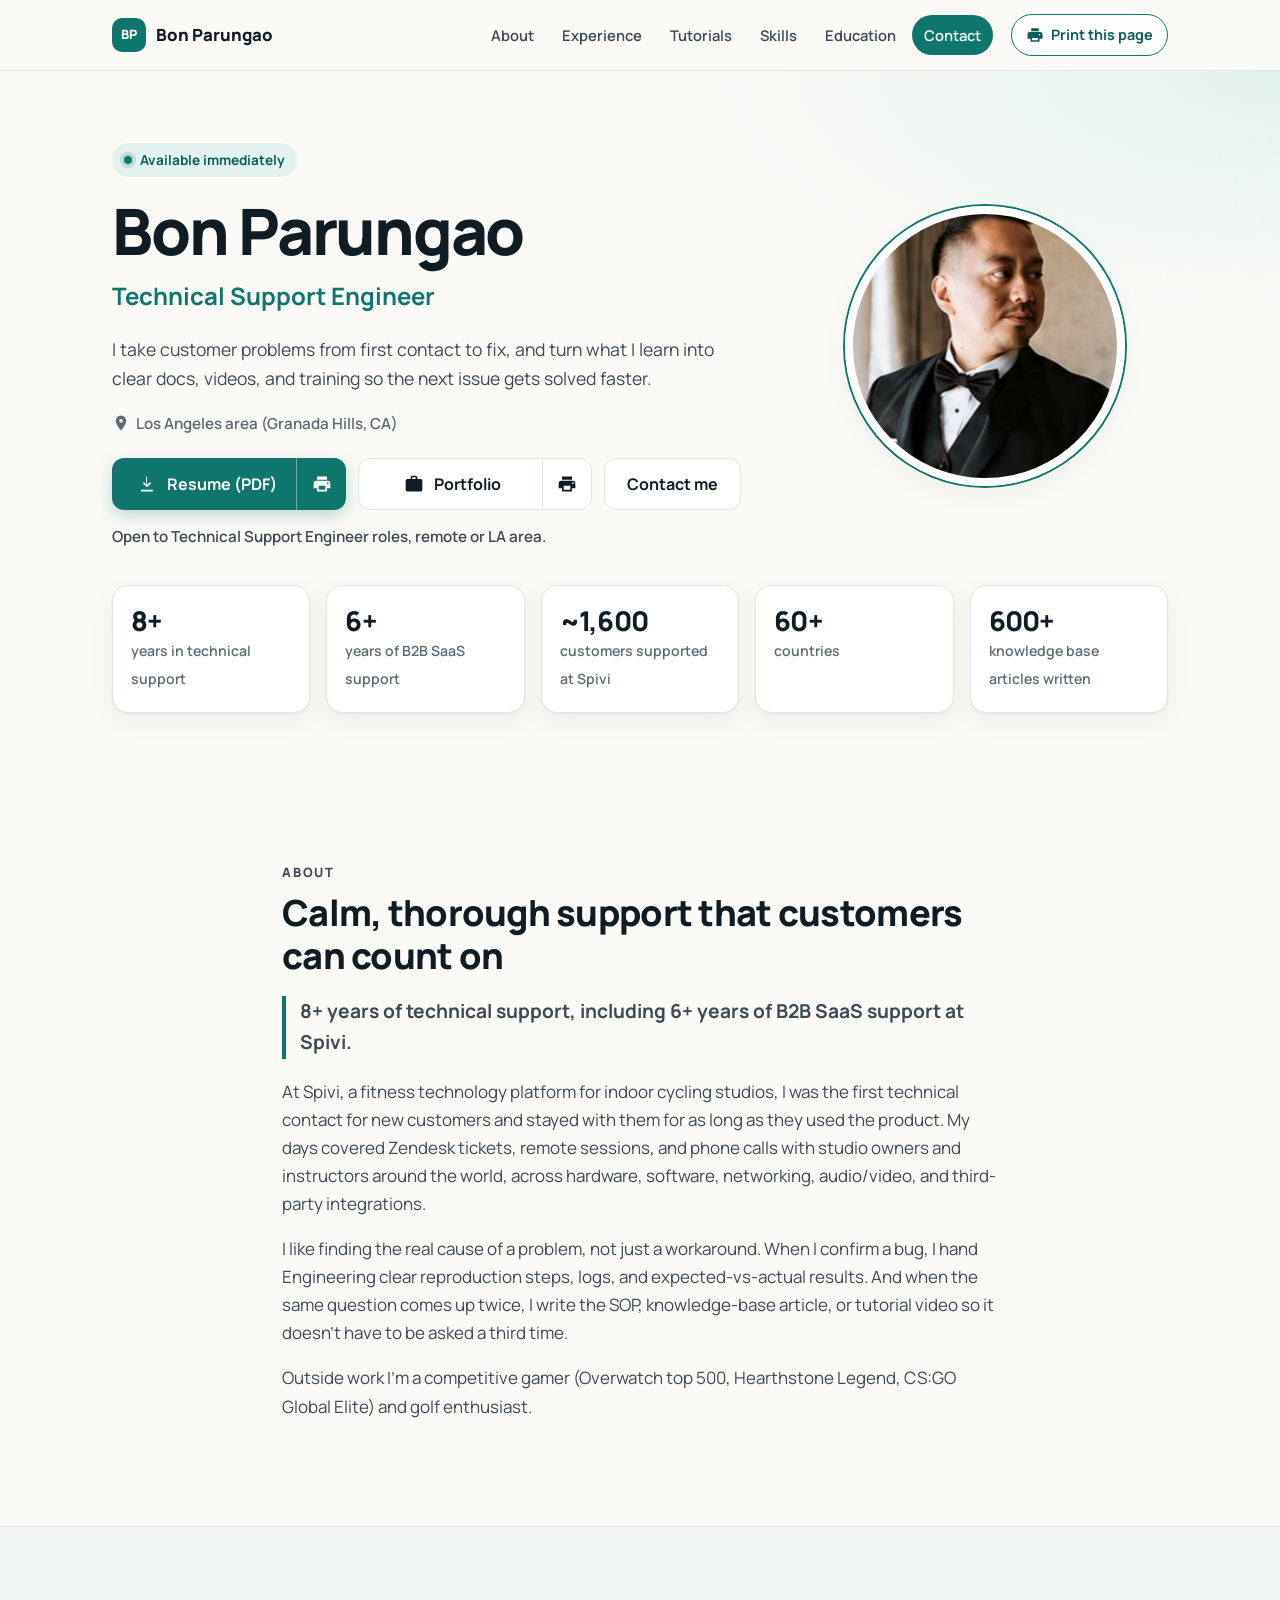
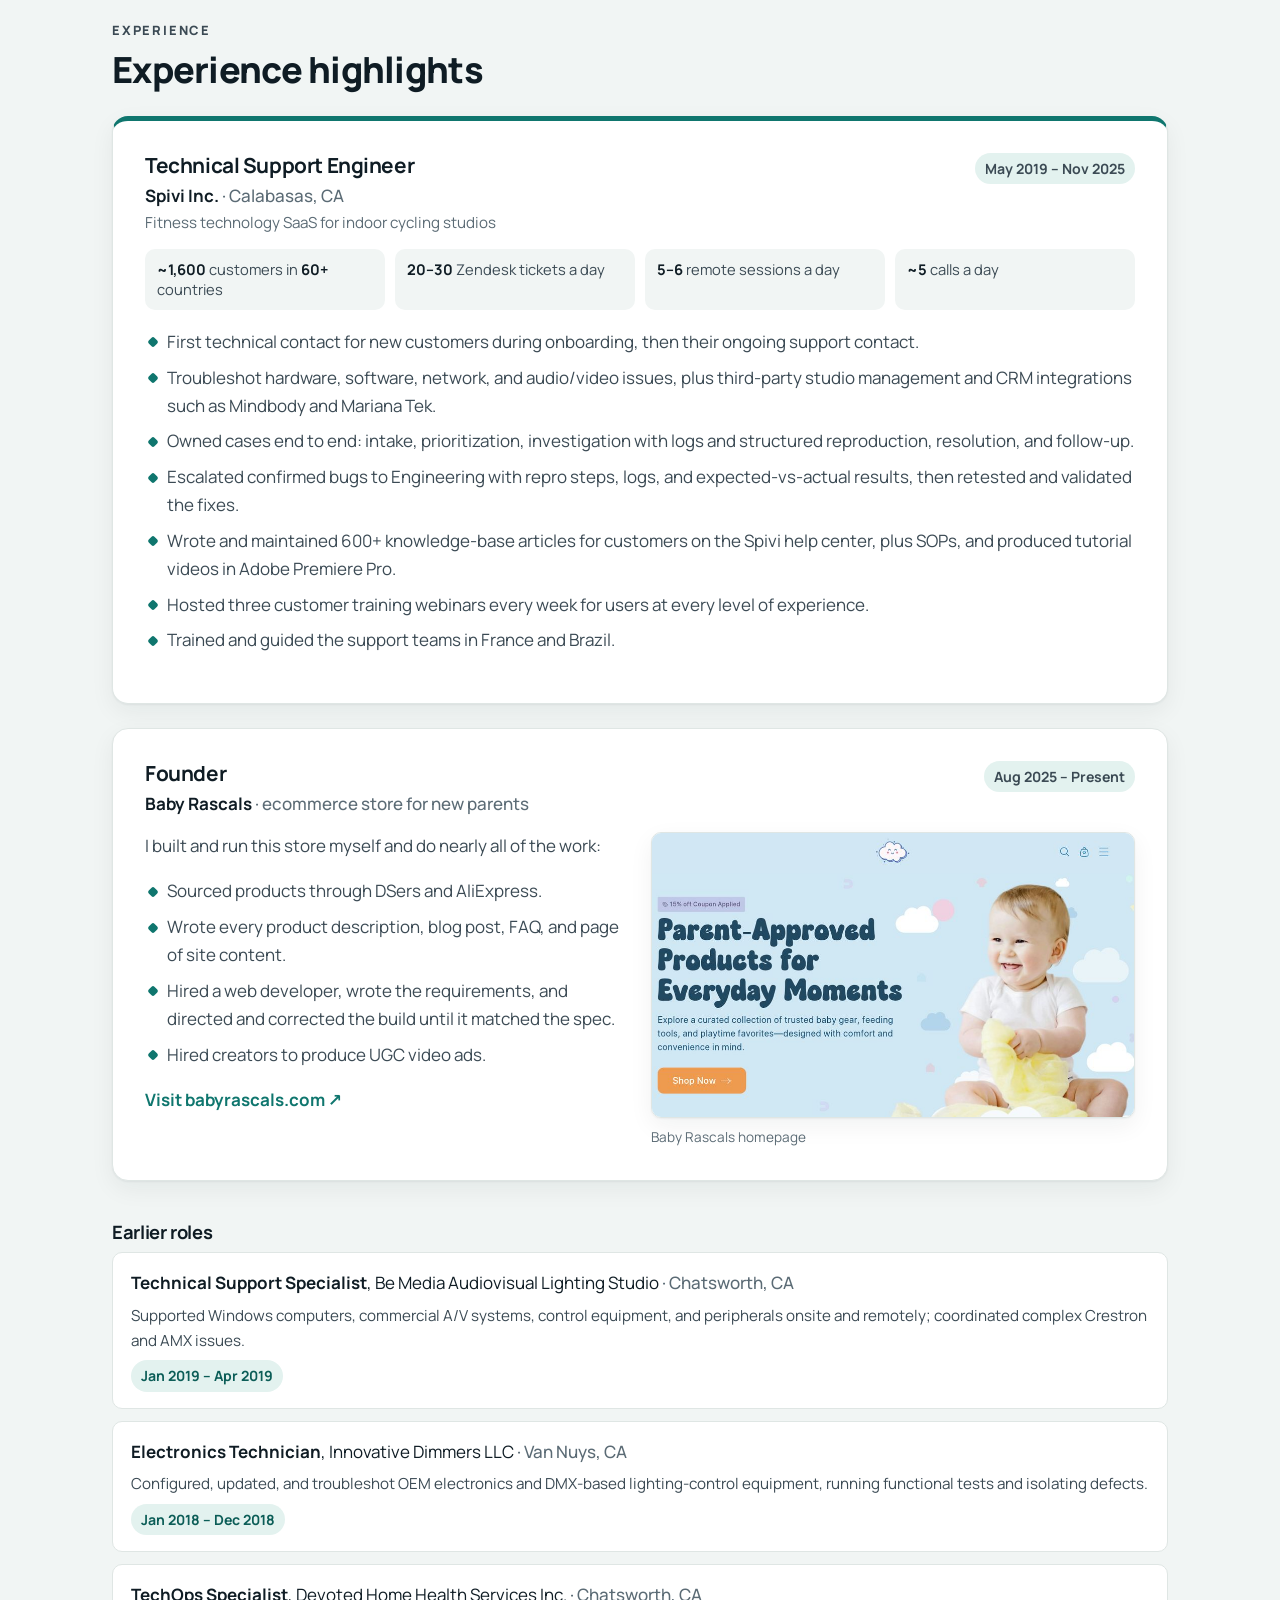
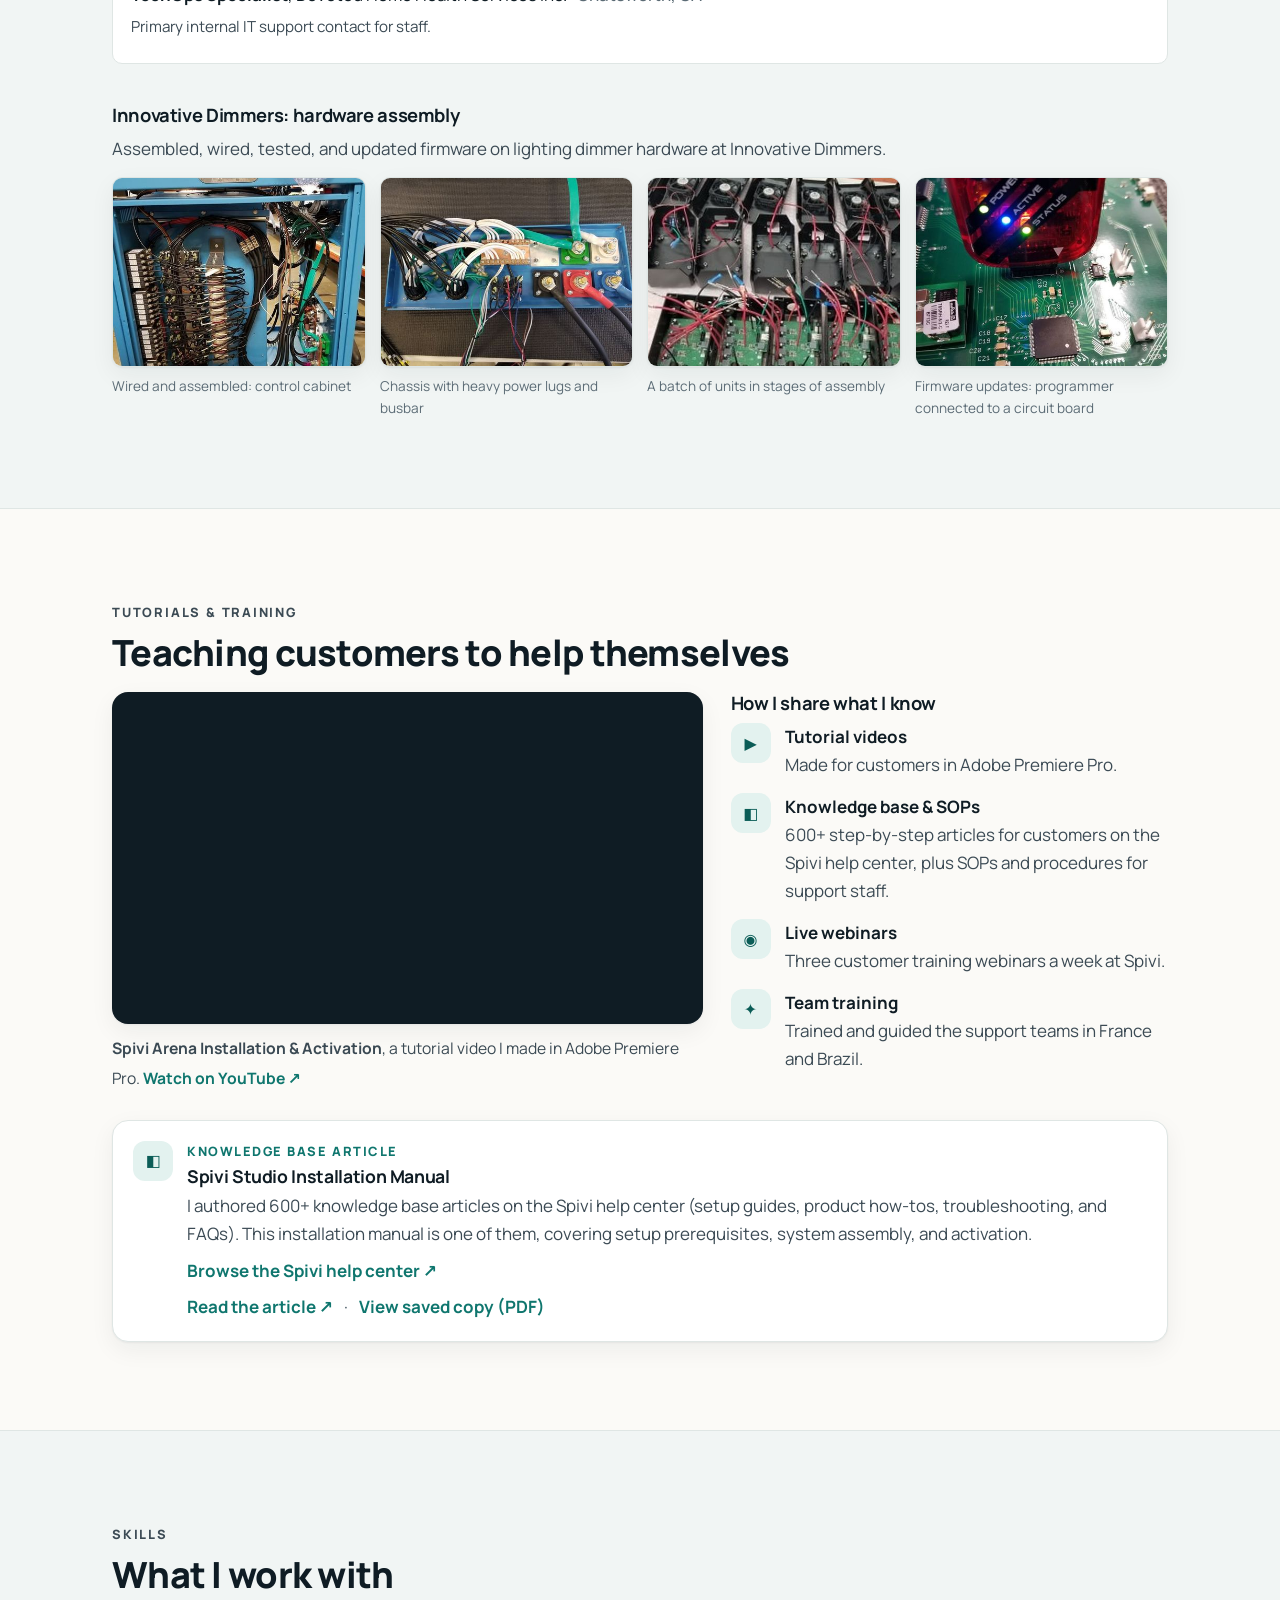
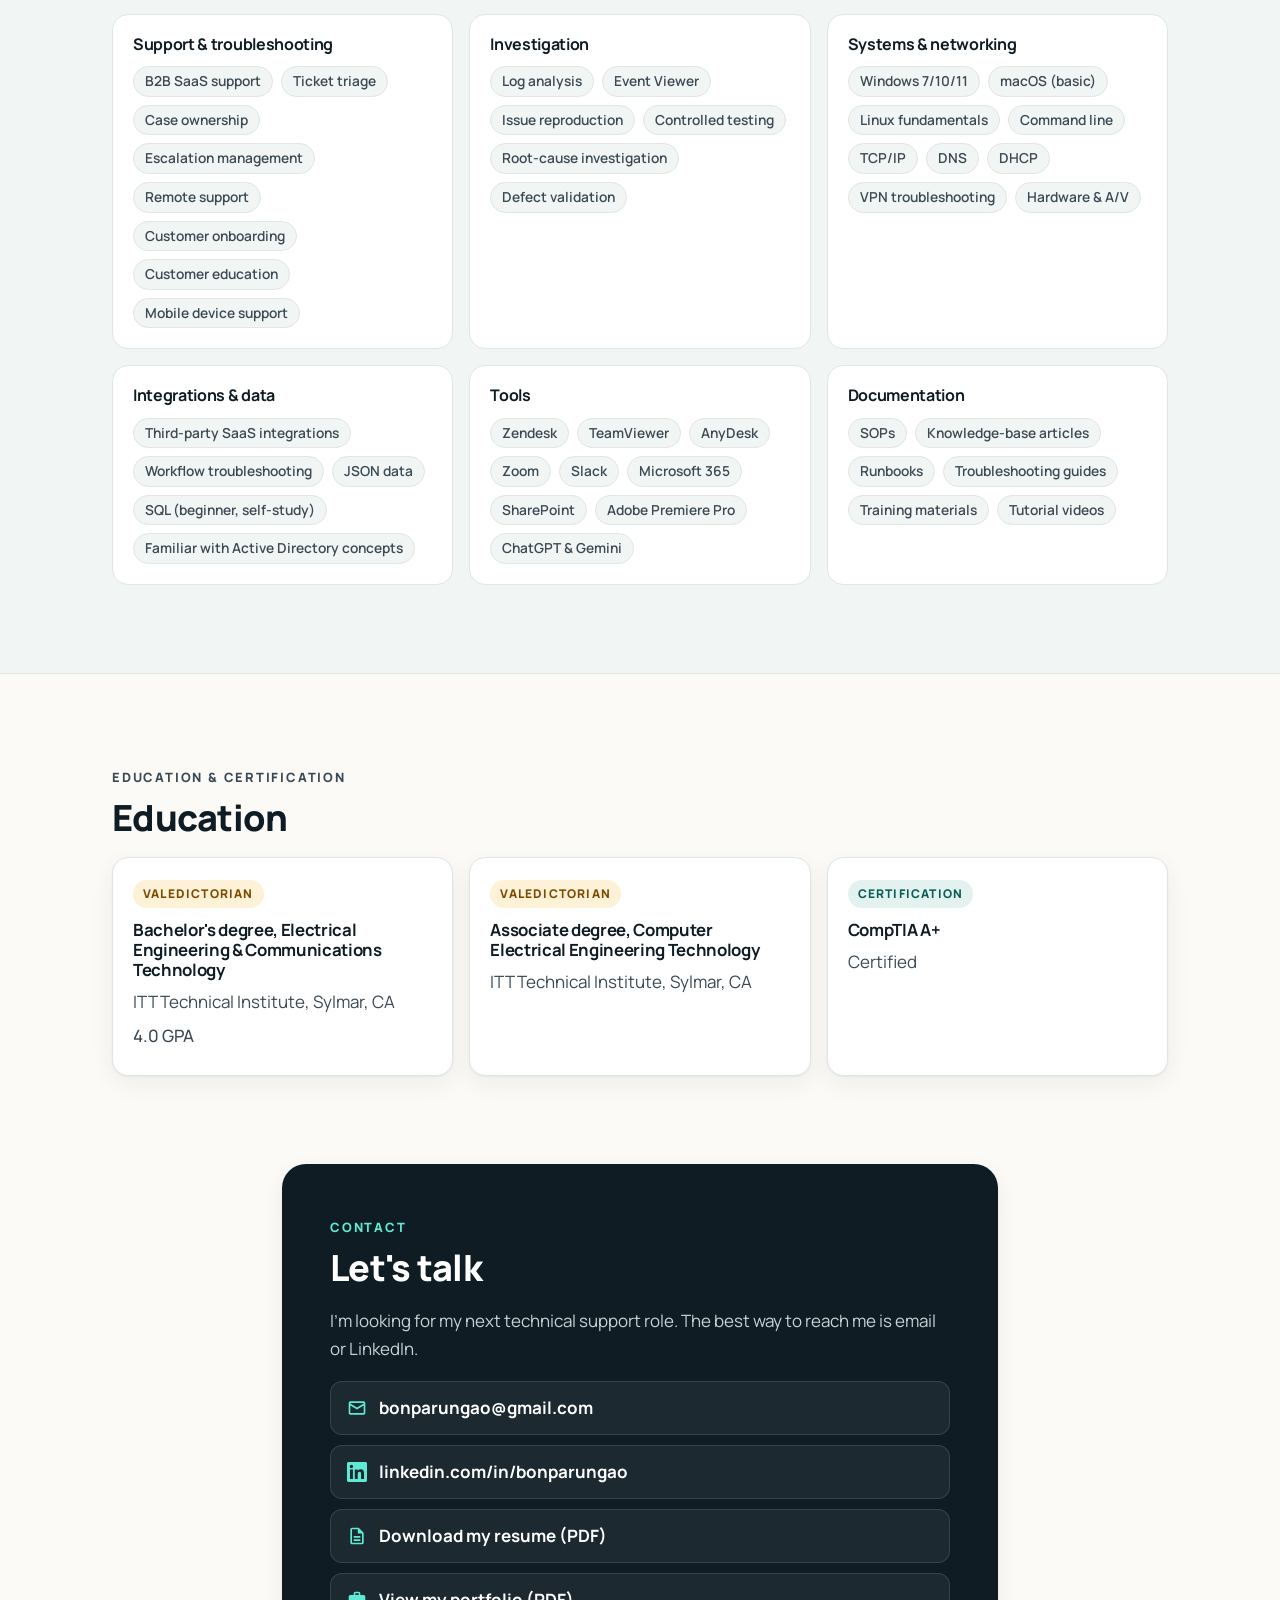
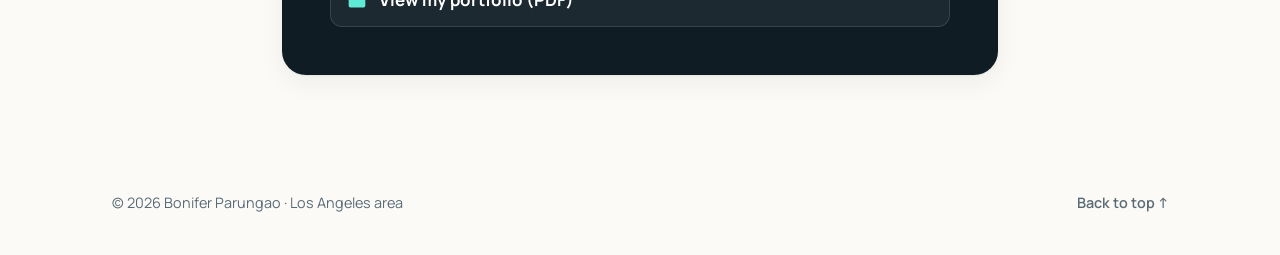
==== index.html @ 16c5923a "Add files via upload" ====
<!doctype html>
<html lang="en">
<head>
  <meta charset="utf-8">
  <meta name="viewport" content="width=device-width, initial-scale=1">
  <title>Bon Parungao | Technical Support Engineer</title>
  <meta name="description" content="Bon (Bonifer) Parungao, Technical Support Engineer in the Los Angeles area. 8+ years of technical support, including 6+ years of B2B SaaS support at Spivi.">
  <meta name="author" content="Bonifer Parungao">
  <meta name="theme-color" content="#0f766e">
  <link rel="canonical" href="https://bonparungao.com/">
  <link rel="icon" href="favicon.svg" type="image/svg+xml">

  <!-- Open Graph / social -->
  <meta property="og:type" content="website">
  <meta property="og:site_name" content="Bon Parungao">
  <meta property="og:title" content="Bon Parungao | Technical Support Engineer">
  <meta property="og:description" content="8+ years of technical support, including 6+ years of B2B SaaS support at Spivi. Based in the Los Angeles area.">
  <meta property="og:url" content="https://bonparungao.com/">
  <meta property="og:image" content="https://bonparungao.com/og-image.png">
  <meta property="og:image:width" content="1200">
  <meta property="og:image:height" content="630">
  <meta property="og:image:alt" content="Bon Parungao, Technical Support Engineer">
  <meta name="twitter:card" content="summary_large_image">
  <meta name="twitter:title" content="Bon Parungao | Technical Support Engineer">
  <meta name="twitter:description" content="8+ years of technical support, including 6+ years of B2B SaaS support at Spivi.">
  <meta name="twitter:image" content="https://bonparungao.com/og-image.png">

  <link rel="preconnect" href="https://fonts.googleapis.com">
  <link rel="preconnect" href="https://fonts.gstatic.com" crossorigin>
  <link href="https://fonts.googleapis.com/css2?family=Manrope:wght@400;500;600;700;800&display=swap" rel="stylesheet">
  <link rel="stylesheet" href="styles.css">

  <script type="application/ld+json">
  {
    "@context": "https://schema.org",
    "@type": "Person",
    "name": "Bonifer Parungao",
    "alternateName": "Bon Parungao",
    "jobTitle": "Technical Support Engineer",
    "url": "https://bonparungao.com/",
    "email": "mailto:bonparungao@gmail.com",
    "address": { "@type": "PostalAddress", "addressLocality": "Granada Hills", "addressRegion": "CA", "addressCountry": "US" },
    "sameAs": ["https://www.linkedin.com/in/bonparungao"]
  }
  </script>
</head>
<body>
  <a class="skip-link" href="#main">Skip to content</a>

  <header class="site-header">
    <div class="container header-inner">
      <div class="header-top">
        <a class="brand" href="#top" aria-label="Bon Parungao, back to top">
          <span class="brand-mark" aria-hidden="true">BP</span>
          <span class="brand-name">Bon Parungao</span>
        </a>
        <button type="button" class="print-btn" id="print-btn" aria-label="Print this page">
          <svg aria-hidden="true" viewBox="0 0 24 24" width="18" height="18"><path fill="currentColor" d="M7 3h10v4H7V3Zm-2 5h14a3 3 0 0 1 3 3v6h-4v4H6v-4H2v-6a3 3 0 0 1 3-3Zm3 8v3h8v-3H8Zm10-5.5a1 1 0 1 0 0 2 1 1 0 0 0 0-2Z"/></svg>
          <span>Print this page</span>
        </button>
      </div>
      <nav class="site-nav" aria-label="Primary">
        <a href="#about">About</a>
        <a href="#experience">Experience</a>
        <a href="#tutorials">Tutorials</a>
        <a href="#skills">Skills</a>
        <a href="#education">Education</a>
        <a href="#contact" class="nav-cta">Contact</a>
      </nav>
    </div>
  </header>

  <main id="main">
    <!-- HERO -->
    <section class="hero" id="top">
      <div class="container hero-grid">
        <div class="hero-copy">
          <p class="kicker"><span class="dot" aria-hidden="true"></span> Available immediately</p>
          <h1>Bon Parungao</h1>
          <p class="headline">Technical Support Engineer</p>
          <p class="pitch">I take customer problems from first contact to fix, and turn what I learn into clear docs, videos, and training so the next issue gets solved faster.</p>
          <p class="location">
            <svg aria-hidden="true" viewBox="0 0 24 24" width="18" height="18"><path fill="currentColor" d="M12 2a7 7 0 0 0-7 7c0 5.25 7 13 7 13s7-7.75 7-13a7 7 0 0 0-7-7Zm0 9.5A2.5 2.5 0 1 1 12 6.5a2.5 2.5 0 0 1 0 5Z"/></svg>
            Los Angeles area (Granada Hills, CA)
          </p>
          <div class="btn-row">
            <span class="btn-pair btn-pair-primary">
            <a class="btn btn-primary" href="Bonifer-Parungao-Resume.pdf" target="_blank" rel="noopener">
              <svg aria-hidden="true" viewBox="0 0 24 24" width="18" height="18"><path fill="currentColor" d="M12 3v10.17l3.59-3.58L17 11l-5 5-5-5 1.41-1.41L11 13.17V3h1ZM5 19h14v2H5z"/></svg>
              Resume (PDF)
            </a>
            <button type="button" class="btn-print" data-print="Bonifer-Parungao-Resume.pdf" aria-label="Print resume" title="Print resume"><svg aria-hidden="true" viewBox="0 0 24 24" width="20" height="20"><path fill="currentColor" d="M19 8H5a3 3 0 0 0-3 3v6h4v4h12v-4h4v-6a3 3 0 0 0-3-3Zm-3 11H8v-5h8v5Zm3-7a1 1 0 1 1 0-2 1 1 0 0 1 0 2ZM18 3H6v4h12V3Z"/></svg></button>
            </span>
            <span class="btn-pair btn-pair-secondary">
            <a class="btn btn-secondary" href="Bonifer-Parungao-Portfolio.pdf" target="_blank" rel="noopener">
              <svg aria-hidden="true" viewBox="0 0 24 24" width="18" height="18"><path fill="currentColor" d="M10 2h4a2 2 0 0 1 2 2v2h4a2 2 0 0 1 2 2v11a2 2 0 0 1-2 2H4a2 2 0 0 1-2-2V8a2 2 0 0 1 2-2h4V4a2 2 0 0 1 2-2Zm4 4V4h-4v2h4Z"/></svg>
              Portfolio
            </a>
            <button type="button" class="btn-print" data-print="Bonifer-Parungao-Portfolio.pdf" aria-label="Print portfolio" title="Print portfolio"><svg aria-hidden="true" viewBox="0 0 24 24" width="20" height="20"><path fill="currentColor" d="M19 8H5a3 3 0 0 0-3 3v6h4v4h12v-4h4v-6a3 3 0 0 0-3-3Zm-3 11H8v-5h8v5Zm3-7a1 1 0 1 1 0-2 1 1 0 0 1 0 2ZM18 3H6v4h12V3Z"/></svg></button>
            </span>
            <a class="btn btn-secondary" href="#contact">Contact me</a>
          </div>
          <p class="hero-note">Open to Technical Support Engineer roles, remote or LA area.</p>
        </div>
        <div class="hero-photo">
          <img src="bon-parungao.jpg" width="320" height="320" alt="Portrait of Bon Parungao" fetchpriority="high">
        </div>
      </div>

      <div class="container">
        <ul class="stats" aria-label="At a glance">
          <li><strong>8+</strong><span>years in technical support</span></li>
          <li><strong>6+</strong><span>years of B2B SaaS support</span></li>
          <li><strong>~1,600</strong><span>customers supported at Spivi</span></li>
          <li><strong>60+</strong><span>countries</span></li>
          <li><strong>600+</strong><span>knowledge base articles written</span></li>
        </ul>
      </div>
    </section>

    <!-- ABOUT -->
    <section class="section" id="about" aria-labelledby="about-title">
      <div class="container narrow">
        <p class="eyebrow">About</p>
        <h2 id="about-title">Calm, thorough support that customers can count on</h2>
        <p class="lead">8+ years of technical support, including 6+ years of B2B SaaS support at Spivi.</p>
        <p>At Spivi, a fitness technology platform for indoor cycling studios, I was the first technical contact for new customers and stayed with them for as long as they used the product. My days covered Zendesk tickets, remote sessions, and phone calls with studio owners and instructors around the world, across hardware, software, networking, audio/video, and third-party integrations.</p>
        <p>I like finding the real cause of a problem, not just a workaround. When I confirm a bug, I hand Engineering clear reproduction steps, logs, and expected-vs-actual results. And when the same question comes up twice, I write the SOP, knowledge-base article, or tutorial video so it doesn't have to be asked a third time.</p>
        <p>Outside work I'm a competitive gamer (Overwatch top 500, Hearthstone Legend, CS:GO Global Elite) and golf enthusiast.</p>
      </div>
    </section>

    <!-- EXPERIENCE -->
    <section class="section alt" id="experience" aria-labelledby="exp-title">
      <div class="container">
        <p class="eyebrow">Experience</p>
        <h2 id="exp-title">Experience highlights</h2>

        <article class="role role-featured">
          <header class="role-head">
            <div>
              <h3>Technical Support Engineer</h3>
              <p class="org">Spivi Inc. <span class="muted">· Calabasas, CA</span></p>
              <p class="org-desc">Fitness technology SaaS for indoor cycling studios</p>
            </div>
            <p class="dates">May 2019 – Nov 2025</p>
          </header>
          <ul class="facts" aria-label="Typical day at Spivi">
            <li><strong>~1,600</strong> customers in <strong>60+</strong> countries</li>
            <li><strong>20–30</strong> Zendesk tickets a day</li>
            <li><strong>5–6</strong> remote sessions a day</li>
            <li><strong>~5</strong> calls a day</li>
          </ul>
          <ul class="bullets">
            <li>First technical contact for new customers during onboarding, then their ongoing support contact.</li>
            <li>Troubleshot hardware, software, network, and audio/video issues, plus third-party studio management and CRM integrations such as Mindbody and Mariana Tek.</li>
            <li>Owned cases end to end: intake, prioritization, investigation with logs and structured reproduction, resolution, and follow-up.</li>
            <li>Escalated confirmed bugs to Engineering with repro steps, logs, and expected-vs-actual results, then retested and validated the fixes.</li>
            <li>Wrote and maintained 600+ knowledge-base articles for customers on the Spivi help center, plus SOPs, and produced tutorial videos in Adobe Premiere Pro.</li>
            <li>Hosted three customer training webinars every week for users at every level of experience.</li>
            <li>Trained and guided the support teams in France and Brazil.</li>
          </ul>
        </article>

        <article class="role">
          <header class="role-head">
            <div>
              <h3>Founder</h3>
              <p class="org">Baby Rascals <span class="muted">· ecommerce store for new parents</span></p>
            </div>
            <p class="dates">Aug 2025 – Present</p>
          </header>
          <div class="role-split">
            <div>
              <p>I built and run this store myself and do nearly all of the work:</p>
              <ul class="bullets">
                <li>Sourced products through DSers and AliExpress.</li>
                <li>Wrote every product description, blog post, FAQ, and page of site content.</li>
                <li>Hired a web developer, wrote the requirements, and directed and corrected the build until it matched the spec.</li>
                <li>Hired creators to produce UGC video ads.</li>
              </ul>
              <p><a class="text-link" href="https://babyrascals.com" target="_blank" rel="noopener">Visit babyrascals.com <span aria-hidden="true">↗</span></a></p>
            </div>
            <figure class="shot">
              <img src="baby-rascals-home.jpg" width="960" height="564" loading="lazy" alt="Screenshot of the Baby Rascals homepage">
              <figcaption>Baby Rascals homepage</figcaption>
            </figure>
          </div>
        </article>

        <h3 class="subhead">Earlier roles</h3>
        <ul class="earlier">
          <li>
            <div><strong>Technical Support Specialist</strong>, Be Media Audiovisual Lighting Studio <span class="muted">· Chatsworth, CA</span></div>
            <p>Supported Windows computers, commercial A/V systems, control equipment, and peripherals onsite and remotely; coordinated complex Crestron and AMX issues.</p>
            <span class="dates">Jan 2019 – Apr 2019</span>
          </li>
          <li>
            <div><strong>Electronics Technician</strong>, Innovative Dimmers LLC <span class="muted">· Van Nuys, CA</span></div>
            <p>Configured, updated, and troubleshot OEM electronics and DMX-based lighting-control equipment, running functional tests and isolating defects.</p>
            <span class="dates">Jan 2018 – Dec 2018</span>
          </li>
          <li>
            <div><strong>TechOps Specialist</strong>, Devoted Home Health Services Inc. <span class="muted">· Chatsworth, CA</span></div>
            <p>Primary internal IT support contact for staff.</p>
          </li>
        </ul>

        <h3 class="subhead">Innovative Dimmers: hardware assembly</h3>
        <p class="dim-intro">Assembled, wired, tested, and updated firmware on lighting dimmer hardware at Innovative Dimmers.</p>
        <div class="dim-grid">
          <figure class="shot"><img src="dimmers-cabinet.jpg" width="480" height="360" loading="lazy" alt="Open control cabinet with neat wiring"><figcaption>Wired and assembled: control cabinet</figcaption></figure>
          <figure class="shot"><img src="dimmers-chassis.jpg" width="480" height="360" loading="lazy" alt="Chassis with heavy power lugs and a busbar"><figcaption>Chassis with heavy power lugs and busbar</figcaption></figure>
          <figure class="shot"><img src="dimmers-batch.jpg" width="480" height="360" loading="lazy" alt="A batch of dimmer units in stages of assembly"><figcaption>A batch of units in stages of assembly</figcaption></figure>
          <figure class="shot"><img src="dimmers-pcb.jpg" width="480" height="360" loading="lazy" alt="Circuit board with a programmer connected"><figcaption>Firmware updates: programmer connected to a circuit board</figcaption></figure>
        </div>
      </div>
    </section>

    <!-- TUTORIALS -->
    <section class="section" id="tutorials" aria-labelledby="tut-title">
      <div class="container">
        <p class="eyebrow">Tutorials &amp; Training</p>
        <h2 id="tut-title">Teaching customers to help themselves</h2>
        <div class="tut-grid">
          <figure class="video">
            <div class="video-frame">
              <iframe
                src="https://www.youtube-nocookie.com/embed/iJ_jNaGRiXA"
                title="Spivi Arena Installation &amp; Activation (YouTube video)"
                loading="lazy"
                allow="accelerometer; autoplay; clipboard-write; encrypted-media; gyroscope; picture-in-picture; web-share"
                referrerpolicy="strict-origin-when-cross-origin"
                allowfullscreen></iframe>
            </div>
            <figcaption>
              <strong>Spivi Arena Installation &amp; Activation</strong>, a tutorial video I made in Adobe Premiere Pro.
              <a class="text-link screen-only" href="https://youtu.be/iJ_jNaGRiXA" target="_blank" rel="noopener">Watch on YouTube <span aria-hidden="true">↗</span></a>
              <span class="print-only video-url">Watch on YouTube: https://youtu.be/iJ_jNaGRiXA</span>
            </figcaption>
          </figure>
          <div class="tut-copy">
            <h3>How I share what I know</h3>
            <ul class="icon-list">
              <li><span class="ico" aria-hidden="true">▶</span><div><strong>Tutorial videos</strong><br>Made for customers in Adobe Premiere Pro.</div></li>
              <li><span class="ico" aria-hidden="true">◧</span><div><strong>Knowledge base &amp; SOPs</strong><br>600+ step-by-step articles for customers on the Spivi help center, plus SOPs and procedures for support staff.</div></li>
              <li><span class="ico" aria-hidden="true">◉</span><div><strong>Live webinars</strong><br>Three customer training webinars a week at Spivi.</div></li>
              <li><span class="ico" aria-hidden="true">✦</span><div><strong>Team training</strong><br>Trained and guided the support teams in France and Brazil.</div></li>
            </ul>
          </div>
          <article class="kb-card">
            <span class="ico" aria-hidden="true">◧</span>
            <div>
              <p class="kb-label">Knowledge Base article</p>
              <h3>Spivi Studio Installation Manual</h3>
              <p>I authored 600+ knowledge base articles on the Spivi help center (setup guides, product how-tos, troubleshooting, and FAQs). This installation manual is one of them, covering setup prerequisites, system assembly, and activation.</p>
              <p><a class="text-link" href="https://support.spivi.com/hc/en-us" target="_blank" rel="noopener">Browse the Spivi help center <span aria-hidden="true">↗</span></a></p>
              <a class="text-link" href="https://support.spivi.com/hc/en-us/articles/11839436970652-Spivi-Studio-Installation-Manual" target="_blank" rel="noopener">Read the article <span aria-hidden="true">↗</span></a>
              <span class="kb-sep screen-only" aria-hidden="true">·</span>
              <a class="text-link screen-only" href="Spivi-Studio-Installation-Manual.pdf" target="_blank" rel="noopener">View saved copy (PDF)</a>
            </div>
          </article>
        </div>
      </div>
    </section>

    <!-- SKILLS -->
    <section class="section alt" id="skills" aria-labelledby="skills-title">
      <div class="container">
        <p class="eyebrow">Skills</p>
        <h2 id="skills-title">What I work with</h2>
        <div class="skill-grid">
          <div class="skill-card">
            <h3>Support &amp; troubleshooting</h3>
            <ul class="chips">
              <li>B2B SaaS support</li><li>Ticket triage</li><li>Case ownership</li><li>Escalation management</li><li>Remote support</li><li>Customer onboarding</li><li>Customer education</li><li>Mobile device support</li>
            </ul>
          </div>
          <div class="skill-card">
            <h3>Investigation</h3>
            <ul class="chips">
              <li>Log analysis</li><li>Event Viewer</li><li>Issue reproduction</li><li>Controlled testing</li><li>Root-cause investigation</li><li>Defect validation</li>
            </ul>
          </div>
          <div class="skill-card">
            <h3>Systems &amp; networking</h3>
            <ul class="chips">
              <li>Windows 7/10/11</li><li>macOS (basic)</li><li>Linux fundamentals</li><li>Command line</li><li>TCP/IP</li><li>DNS</li><li>DHCP</li><li>VPN troubleshooting</li><li>Hardware &amp; A/V</li>
            </ul>
          </div>
          <div class="skill-card">
            <h3>Integrations &amp; data</h3>
            <ul class="chips">
              <li>Third-party SaaS integrations</li><li>Workflow troubleshooting</li><li>JSON data</li><li>SQL (beginner, self-study)</li><li>Familiar with Active Directory concepts</li>
            </ul>
          </div>
          <div class="skill-card">
            <h3>Tools</h3>
            <ul class="chips">
              <li>Zendesk</li><li>TeamViewer</li><li>AnyDesk</li><li>Zoom</li><li>Slack</li><li>Microsoft 365</li><li>SharePoint</li><li>Adobe Premiere Pro</li><li>ChatGPT &amp; Gemini</li>
            </ul>
          </div>
          <div class="skill-card">
            <h3>Documentation</h3>
            <ul class="chips">
              <li>SOPs</li><li>Knowledge-base articles</li><li>Runbooks</li><li>Troubleshooting guides</li><li>Training materials</li><li>Tutorial videos</li>
            </ul>
          </div>
        </div>
      </div>
    </section>

    <!-- EDUCATION -->
    <section class="section" id="education" aria-labelledby="edu-title">
      <div class="container">
        <p class="eyebrow">Education &amp; Certification</p>
        <h2 id="edu-title">Education</h2>
        <div class="edu-grid">
          <div class="edu-card">
            <p class="edu-badge">Valedictorian</p>
            <h3>Bachelor's degree, Electrical Engineering &amp; Communications Technology</h3>
            <p>ITT Technical Institute, Sylmar, CA</p>
            <p class="muted">4.0 GPA</p>
          </div>
          <div class="edu-card">
            <p class="edu-badge">Valedictorian</p>
            <h3>Associate degree, Computer Electrical Engineering Technology</h3>
            <p>ITT Technical Institute, Sylmar, CA</p>
          </div>
          <div class="edu-card">
            <p class="edu-badge cert">Certification</p>
            <h3>CompTIA A+</h3>
            <p>Certified</p>
          </div>
        </div>
      </div>
    </section>

    <!-- CONTACT -->
    <section class="section contact" id="contact" aria-labelledby="contact-title">
      <div class="container narrow">
        <div class="contact-card">
          <p class="eyebrow">Contact</p>
          <h2 id="contact-title">Let's talk</h2>
          <p>I'm looking for my next technical support role. The best way to reach me is email or LinkedIn.</p>
          <ul class="contact-list">
            <li>
              <a href="mailto:bonparungao@gmail.com">
                <svg aria-hidden="true" viewBox="0 0 24 24" width="20" height="20"><path fill="currentColor" d="M4 4h16a2 2 0 0 1 2 2v12a2 2 0 0 1-2 2H4a2 2 0 0 1-2-2V6a2 2 0 0 1 2-2Zm0 2v.51l8 5 8-5V6H4Zm16 2.87-8 5-8-5V18h16V8.87Z"/></svg>
                bonparungao@gmail.com
              </a>
            </li>
            <li>
              <a href="https://www.linkedin.com/in/bonparungao" target="_blank" rel="noopener">
                <svg aria-hidden="true" viewBox="0 0 24 24" width="20" height="20"><path fill="currentColor" d="M20.45 20.45h-3.56v-5.57c0-1.33-.02-3.04-1.85-3.04-1.85 0-2.14 1.45-2.14 2.94v5.67H9.35V9h3.41v1.56h.05c.48-.9 1.64-1.85 3.37-1.85 3.6 0 4.27 2.37 4.27 5.46v6.28ZM5.34 7.43a2.06 2.06 0 1 1 0-4.13 2.06 2.06 0 0 1 0 4.13ZM7.12 20.45H3.56V9h3.56v11.45ZM22.22 0H1.77C.79 0 0 .77 0 1.73v20.54C0 23.23.79 24 1.77 24h20.45c.98 0 1.78-.77 1.78-1.73V1.73C24 .77 23.2 0 22.22 0Z"/></svg>
                linkedin.com/in/bonparungao
              </a>
            </li>
            <li>
              <a href="Bonifer-Parungao-Resume.pdf" target="_blank" rel="noopener">
                <svg aria-hidden="true" viewBox="0 0 24 24" width="20" height="20"><path fill="currentColor" d="M14 2H6a2 2 0 0 0-2 2v16a2 2 0 0 0 2 2h12a2 2 0 0 0 2-2V8l-6-6Zm4 18H6V4h7v5h5v11ZM8 12h8v2H8v-2Zm0 4h8v2H8v-2Z"/></svg>
                Download my resume (PDF)
              </a>
            </li>
            <li>
              <a href="Bonifer-Parungao-Portfolio.pdf" target="_blank" rel="noopener">
                <svg aria-hidden="true" viewBox="0 0 24 24" width="20" height="20"><path fill="currentColor" d="M10 2h4a2 2 0 0 1 2 2v2h4a2 2 0 0 1 2 2v11a2 2 0 0 1-2 2H4a2 2 0 0 1-2-2V8a2 2 0 0 1 2-2h4V4a2 2 0 0 1 2-2Zm4 4V4h-4v2h4Z"/></svg>
                View my portfolio (PDF)
              </a>
            </li>
          </ul>
        </div>
      </div>
    </section>
  </main>

  <footer class="site-footer">
    <div class="container">
      <p>© <span id="year">2026</span> Bonifer Parungao · Los Angeles area<span class="print-only"> · bonparungao.com</span></p>
      <p><a href="#top">Back to top ↑</a></p>
    </div>
  </footer>
  <script>
    document.getElementById('year').textContent = new Date().getFullYear();
    document.getElementById('print-btn').addEventListener('click', function () { window.print(); });

  (function () {
    var coarse = window.matchMedia && window.matchMedia('(pointer: coarse)').matches;
    document.querySelectorAll('[data-print]').forEach(function (b) {
      b.addEventListener('click', function () {
        var url = b.getAttribute('data-print');
        if (coarse) { window.open(url, '_blank', 'noopener'); return; }
        var f = document.createElement('iframe');
        f.style.cssText = 'position:fixed;right:0;bottom:0;width:0;height:0;border:0';
        f.src = url;
        f.onload = function () {
          try { f.contentWindow.focus(); f.contentWindow.print(); }
          catch (e) { window.open(url, '_blank', 'noopener'); }
        };
        document.body.appendChild(f);
        setTimeout(function () { if (f.parentNode) f.parentNode.removeChild(f); }, 120000);
      });
    });
  })();
  </script>
</body>
</html>
---- styles.css ----
/* Bon Parungao: portfolio styles. Mobile-first, no build step. */
:root{
  --bg:#fbfaf7;
  --surface:#ffffff;
  --surface-alt:#f1f5f4;
  --ink:#0f1c24;
  --ink-2:#3b4a54;
  --muted:#5b6b75;
  --line:#dfe6e4;
  --accent:#0f766e;       /* teal: 5.4:1 on white */
  --accent-strong:#0b5d57;
  --accent-soft:#e3f2ef;
  --radius:16px;
  --radius-sm:10px;
  --shadow:0 1px 2px rgba(15,28,36,.05),0 8px 24px rgba(15,28,36,.06);
  --font:"Manrope",system-ui,-apple-system,"Segoe UI",Roboto,Helvetica,Arial,sans-serif;
  --header-h:112px;
}
@media (min-width:760px){:root{--header-h:68px}}

*,*::before,*::after{box-sizing:border-box}
html{-webkit-text-size-adjust:100%;scroll-behavior:smooth;scroll-padding-top:calc(var(--header-h) + 8px)}
@media (prefers-reduced-motion:reduce){html{scroll-behavior:auto}*{transition:none!important}}
body{margin:0;background:var(--bg);color:var(--ink);font-family:var(--font);font-size:17px;line-height:1.65;text-rendering:optimizeLegibility}
img{max-width:100%;height:auto;display:block}
a{color:var(--accent);text-underline-offset:3px}
a:hover{color:var(--accent-strong)}
:focus-visible{outline:3px solid var(--accent);outline-offset:3px;border-radius:6px}
h1,h2,h3{line-height:1.2;margin:0 0 .5em;letter-spacing:-.02em}
h2{font-size:clamp(1.6rem,4.5vw,2.25rem);font-weight:800}
h3{font-size:1.15rem;font-weight:700}
p{margin:0 0 1em}
ul{margin:0;padding:0}
.muted{color:var(--muted);font-weight:500}

.container{width:100%;max-width:1120px;margin:0 auto;padding:0 20px}
.container.narrow{max-width:780px}
@media (min-width:760px){.container{padding:0 32px}}

.skip-link{position:absolute;left:-999px;top:8px;background:var(--ink);color:#fff;padding:8px 14px;border-radius:8px;z-index:100}
.skip-link:focus{left:8px}

/* Header */
.site-header{position:sticky;top:0;z-index:50;background:rgba(251,250,247,.9);backdrop-filter:saturate(1.4) blur(10px);-webkit-backdrop-filter:saturate(1.4) blur(10px);border-bottom:1px solid var(--line)}
.header-inner{display:flex;flex-direction:column;gap:6px;padding-top:12px;padding-bottom:8px}
.header-top{display:flex;align-items:center;justify-content:space-between;gap:12px}
.print-btn{display:inline-flex;align-items:center;gap:7px;min-height:40px;padding:8px 14px;border-radius:999px;border:1.5px solid var(--accent);background:var(--surface);color:var(--accent-strong);font:inherit;font-size:.9rem;font-weight:700;cursor:pointer;white-space:nowrap}
.print-btn:hover{background:var(--accent-soft)}
.print-only{display:none}
.btn-pair{display:inline-flex;align-items:stretch;flex-wrap:nowrap;border-radius:12px}
.btn-pair .btn{border-radius:12px 0 0 12px;transform:none}
.btn-print{display:inline-flex;align-items:center;justify-content:center;flex:0 0 auto;width:50px;min-height:48px;padding:0;border:0;border-radius:0 12px 12px 0;cursor:pointer;font:inherit}
.btn-pair-primary{box-shadow:0 6px 16px rgba(15,118,110,.25)}
.btn-pair-primary .btn-primary{box-shadow:none}
.btn-pair-primary .btn-print{background:var(--accent);color:#fff;border-left:1px solid rgba(255,255,255,.4)}
.btn-pair-primary .btn-print:hover{background:var(--accent-strong)}
.btn-pair-secondary .btn-secondary{border-right:0}
.btn-pair-secondary .btn-print{background:var(--surface);color:var(--ink);border:1.5px solid var(--line);border-left:1px solid var(--line)}
.btn-pair-secondary:hover .btn-print,.btn-pair-secondary .btn-print:hover{border-color:var(--accent);color:var(--accent-strong)}
.brand{display:inline-flex;align-items:center;gap:10px;text-decoration:none;color:var(--ink);font-weight:800;font-size:1.05rem}
.brand-mark{display:inline-grid;place-items:center;width:34px;height:34px;border-radius:10px;background:var(--accent);color:#fff;font-size:.8rem;letter-spacing:.02em}
.site-nav{display:flex;gap:4px;overflow-x:auto;scrollbar-width:none;margin:0 -20px;padding:2px 20px 4px;-webkit-overflow-scrolling:touch}
.site-nav::-webkit-scrollbar{display:none}
.site-nav a{flex:0 0 auto;padding:8px 12px;border-radius:999px;color:var(--ink-2);text-decoration:none;font-weight:600;font-size:.92rem}
.site-nav a:hover{background:var(--accent-soft);color:var(--accent-strong)}
.site-nav a.nav-cta{background:var(--accent);color:#fff}
.site-nav a.nav-cta:hover{background:var(--accent-strong);color:#fff}
@media (min-width:760px){
  .header-inner{flex-direction:row;align-items:center;justify-content:space-between;padding-top:14px;padding-bottom:14px}
  .site-nav{margin:0 0 0 auto;padding:0;overflow:visible}
  .header-top{display:contents}
  .print-btn{order:3;margin-left:12px}
}
@media (min-width:760px) and (max-width:1099px){.site-nav a{padding:8px 9px;font-size:.88rem}.print-btn{font-size:0;gap:0;padding:0;width:40px;justify-content:center;margin-left:8px}.print-btn svg{width:18px;height:18px}.nav-cta{white-space:nowrap}}

/* Hero */
.hero{padding:36px 0 40px;background:
  radial-gradient(1000px 420px at 100% 0%,var(--accent-soft),transparent 60%),var(--bg)}
.hero-grid{display:grid;gap:28px;align-items:center}
.hero-photo{order:-1}
.hero-photo img{width:132px;height:132px;border-radius:50%;object-fit:cover;border:4px solid #fff;box-shadow:0 0 0 2px var(--accent),var(--shadow)}
.kicker{display:inline-flex;align-items:center;gap:8px;font-size:.85rem;font-weight:700;color:var(--accent-strong);background:var(--accent-soft);padding:6px 12px;border-radius:999px;margin-bottom:16px}
.kicker .dot{width:8px;height:8px;border-radius:50%;background:var(--accent);box-shadow:0 0 0 4px rgba(15,118,110,.18)}
.hero h1{font-size:clamp(2.4rem,9vw,4rem);font-weight:800;letter-spacing:-.035em;margin-bottom:.1em}
.headline{font-size:clamp(1.15rem,3.6vw,1.5rem);font-weight:700;color:var(--accent);margin-bottom:.8em}
.pitch{font-size:1.1rem;color:var(--ink-2);max-width:36em}
.location{display:flex;align-items:center;gap:6px;color:var(--muted);font-weight:600;font-size:.95rem}
.hero-note{margin:14px 0 0;font-size:.95rem;font-weight:600;color:var(--ink-2)}
.btn-row{display:flex;flex-wrap:wrap;gap:12px;margin-top:22px}
.btn{display:inline-flex;align-items:center;justify-content:center;gap:8px;min-height:48px;padding:12px 22px;border-radius:12px;font-weight:700;text-decoration:none;font-size:1rem;transition:transform .15s ease,background-color .15s ease,box-shadow .15s ease}
.btn:hover{transform:translateY(-1px)}
.btn-primary{background:var(--accent);color:#fff;box-shadow:0 6px 16px rgba(15,118,110,.25)}
.btn-primary:hover{background:var(--accent-strong);color:#fff}
.btn-secondary{background:var(--surface);color:var(--ink);border:1.5px solid var(--line)}
.btn-secondary:hover{border-color:var(--accent);color:var(--accent-strong)}
@media (max-width:420px){.btn{flex:1 1 100%}}
@media (min-width:860px){
  .hero{padding:72px 0 56px}
  .hero-grid{grid-template-columns:1.4fr .8fr;gap:48px}
  .hero-photo{order:0;justify-self:center}
  .hero-photo img{width:280px;height:280px;border-width:8px}
}

.stats{list-style:none;display:grid;grid-template-columns:repeat(2,1fr);gap:12px;margin-top:36px}
.stats li{background:var(--surface);border:1px solid var(--line);border-radius:var(--radius);padding:16px;box-shadow:var(--shadow)}
.stats strong{display:block;font-size:1.7rem;font-weight:800;color:var(--ink);letter-spacing:-.03em;line-height:1.1}
.stats span{font-size:.88rem;color:var(--muted);font-weight:600}
.stats li:last-child{grid-column:1/-1}
@media (min-width:760px){.stats{grid-template-columns:repeat(6,1fr);gap:16px}.stats li{grid-column:span 2;padding:20px 22px}.stats li:nth-child(n+4){grid-column:span 3}}
@media (min-width:1000px){.stats{grid-template-columns:repeat(5,1fr)}.stats li,.stats li:nth-child(n+4){grid-column:auto;padding:20px 18px}}

/* Sections */
.section{padding:56px 0}
.section.alt{background:var(--surface-alt);border-top:1px solid var(--line);border-bottom:1px solid var(--line)}
@media (min-width:760px){.section{padding:88px 0}}
.eyebrow{display:inline-block;font-size:.8rem;font-weight:800;text-transform:uppercase;letter-spacing:.14em;color:var(--accent);margin-bottom:.6em}
.eyebrow.inline{margin:0 .6em 0 0}
.lead{font-size:1.2rem;font-weight:700;color:var(--ink);border-left:4px solid var(--accent);padding-left:14px}
.section p{color:var(--ink-2)}

/* Roles */
.role{background:var(--surface);border:1px solid var(--line);border-radius:var(--radius);padding:22px;margin-top:24px;box-shadow:var(--shadow)}
.role-featured{border-top:5px solid var(--accent)}
@media (min-width:760px){.role{padding:32px}}
.role-head{display:flex;flex-direction:column;gap:4px;margin-bottom:14px}
@media (min-width:760px){.role-head{flex-direction:row;justify-content:space-between;align-items:flex-start}}
.role-head h3{font-size:1.3rem;margin-bottom:.2em}
.org{font-weight:700;color:var(--ink)!important;margin:0}
.org-desc{margin:0;color:var(--muted)!important;font-size:.95rem}
.dates{font-size:.88rem;font-weight:700;color:var(--accent-strong);background:var(--accent-soft);padding:4px 10px;border-radius:999px;white-space:nowrap;align-self:flex-start;margin:0}
.facts{list-style:none;display:grid;grid-template-columns:repeat(2,1fr);gap:10px;margin:6px 0 18px}
.facts li{background:var(--surface-alt);border-radius:var(--radius-sm);padding:10px 12px;font-size:.92rem;color:var(--ink-2);line-height:1.4}
.facts strong{color:var(--ink)}
@media (min-width:760px){.facts{grid-template-columns:repeat(4,1fr)}}
.bullets{list-style:none;margin-bottom:1em}
.bullets li{position:relative;padding-left:22px;margin:.45em 0;color:var(--ink-2)}
.bullets li::before{content:"";position:absolute;left:4px;top:.62em;width:8px;height:8px;border-radius:2px;background:var(--accent);transform:rotate(45deg)}
.role-split{display:grid;gap:22px}
@media (min-width:860px){.role-split{grid-template-columns:1fr 1fr;align-items:start}}
.shot{margin:0}
.shot img{border-radius:var(--radius-sm);border:1px solid var(--line);box-shadow:var(--shadow)}
.shot figcaption{font-size:.85rem;color:var(--muted);margin-top:8px}
.text-link{font-weight:700;text-decoration:none}
.text-link:hover{text-decoration:underline}

.subhead{margin-top:40px;font-size:1.15rem}
.earlier{list-style:none;display:grid;gap:12px}
.earlier li{background:var(--surface);border:1px solid var(--line);border-radius:var(--radius-sm);padding:16px 18px}
.earlier p{margin:.35em 0 .5em;font-size:.95rem}
.earlier .dates{display:inline-block}

/* Tutorials */
.tut-grid{display:grid;gap:28px;margin-top:12px}
@media (min-width:900px){.tut-grid{grid-template-columns:1.35fr 1fr;align-items:start}}
.video{margin:0}
.video-frame{position:relative;width:100%;aspect-ratio:16/9;border-radius:var(--radius);overflow:hidden;background:#0f1c24;box-shadow:var(--shadow)}
.video-frame iframe{position:absolute;inset:0;width:100%;height:100%;border:0}
@supports not (aspect-ratio:16/9){.video-frame{height:0;padding-top:56.25%}}
.video figcaption{margin-top:12px;color:var(--ink-2);font-size:.98rem}
.video figcaption .text-link{display:inline-block;margin-top:4px}
.kb-card{display:flex;gap:14px;align-items:flex-start;background:var(--surface);border:1px solid var(--line);border-radius:var(--radius);padding:20px;box-shadow:var(--shadow)}
@media (min-width:900px){.kb-card{grid-column:1/-1}}
.kb-card h3{font-size:1.1rem;margin-bottom:.3em}
.kb-card p{margin:0 0 .5em}
.kb-card .kb-label{font-size:.8rem;font-weight:800;text-transform:uppercase;letter-spacing:.12em;color:var(--accent);margin:0 0 .3em}
.kb-card .text-link{overflow-wrap:anywhere}
.kb-sep{margin:0 8px;color:var(--muted)}
.icon-list{list-style:none;display:grid;gap:14px}
.icon-list li{display:flex;gap:14px;align-items:flex-start;color:var(--ink-2)}
.icon-list strong{color:var(--ink)}
.ico{flex:0 0 40px;height:40px;border-radius:12px;display:grid;place-items:center;background:var(--accent-soft);color:var(--accent-strong);font-size:1rem}

/* Skills */
.skill-grid{display:grid;gap:16px;margin-top:12px}
@media (min-width:640px){.skill-grid{grid-template-columns:repeat(2,1fr)}}
@media (min-width:1000px){.skill-grid{grid-template-columns:repeat(3,1fr)}}
.skill-card{background:var(--surface);border:1px solid var(--line);border-radius:var(--radius);padding:20px}
.skill-card h3{font-size:1rem;margin-bottom:12px}
.chips{list-style:none;display:flex;flex-wrap:wrap;gap:8px}
.chips li{font-size:.86rem;font-weight:600;color:var(--ink-2);background:var(--surface-alt);border:1px solid var(--line);padding:5px 11px;border-radius:999px;line-height:1.35}

/* Education */
.edu-grid{display:grid;gap:16px;margin-top:12px}
@media (min-width:760px){.edu-grid{grid-template-columns:repeat(3,1fr)}}
.edu-card{background:var(--surface);border:1px solid var(--line);border-radius:var(--radius);padding:20px;box-shadow:var(--shadow)}
.edu-card h3{font-size:1.05rem}
.edu-card p{margin:0 0 .3em}
.edu-badge{display:inline-block;font-size:.75rem;font-weight:800;text-transform:uppercase;letter-spacing:.1em;color:#7a4b00!important;background:#fdf1d8;padding:4px 10px;border-radius:999px;margin-bottom:12px!important}
.edu-badge.cert{color:var(--accent-strong)!important;background:var(--accent-soft)}
.outside{margin-top:32px;padding-top:20px;border-top:1px dashed var(--line);font-size:.98rem}

/* Contact */
.contact{padding-top:0}
.contact-card{background:var(--ink);color:#e7eef0;border-radius:24px;padding:32px 22px;box-shadow:var(--shadow)}
@media (min-width:760px){.contact-card{padding:48px}}
.contact-card h2{color:#fff}
.contact-card p{color:#c5d2d6}
.contact-card .eyebrow{color:#5eead4}
.contact-list{list-style:none;display:grid;gap:10px;margin-top:18px}
.contact-list a{display:flex;align-items:center;gap:12px;min-height:52px;padding:12px 16px;border-radius:12px;background:rgba(255,255,255,.06);border:1px solid rgba(255,255,255,.12);color:#fff;text-decoration:none;font-weight:700;word-break:break-word}
.contact-list a:hover{background:rgba(94,234,212,.12);border-color:#5eead4;color:#fff}
.contact-list svg{color:#5eead4;flex:0 0 auto}

/* Footer */
.site-footer{padding:28px 0 40px;color:var(--muted);font-size:.9rem}
.site-footer .container{display:flex;flex-wrap:wrap;justify-content:space-between;gap:8px}
.site-footer p{margin:0}
.site-footer a{color:var(--muted);text-decoration:none;font-weight:600}
.site-footer a:hover{color:var(--accent)}

/* Mobile nav: fade the right edge to hint that the pill row scrolls */
@media (max-width:759px){
  .site-nav{-webkit-mask-image:linear-gradient(90deg,#000 85%,transparent);mask-image:linear-gradient(90deg,#000 85%,transparent)}
}

/* ---------- Print ---------- */
@media print{
  @page{size:Letter;margin:0.5in 0.55in}
  :root{--shadow:none}
  html{scroll-behavior:auto}
  body{background:#fff!important;color:#111;font-size:10.5pt;line-height:1.45}
  .site-header,.site-nav,.print-btn,.btn-print,.skip-link,.screen-only,.btn-row,.kicker,
  .video-frame,.video iframe,.site-footer a{display:none!important}
  .print-only{display:inline}
  .video-url{display:block;margin-top:4pt;font-weight:700;color:#0b5d57}
  a{color:#0b5d57;text-decoration:none}
  .section,.hero,.section.alt,.contact{background:#fff!important;border:0!important;padding:14pt 0 0!important}
  .hero{padding-top:0!important}
  .container,.container.narrow{max-width:none;padding:0}
  .hero-grid{grid-template-columns:1fr auto;gap:20pt}
  .hero-photo{order:0}
  .hero-photo img{width:1.25in;height:1.25in;border-width:3pt;box-shadow:0 0 0 1.5pt #0f766e}
  .hero h1{font-size:28pt;margin:0}
  .headline{font-size:14pt;margin-bottom:6pt}
  .pitch{font-size:11pt}
  .stats{grid-template-columns:repeat(5,1fr);gap:6pt;margin-top:12pt}
  .stats li,.stats li:nth-child(n+4),.stats li:last-child{grid-column:auto}
  .hero-note{margin-top:6pt;font-size:10.5pt}
  .stats li{padding:8pt 8pt}
  .stats strong{font-size:16pt}
  h2{font-size:16pt;margin-bottom:6pt}
  h2,h3,.eyebrow,.role-head,.subhead{break-after:avoid;page-break-after:avoid}
  .eyebrow{display:block;margin-bottom:2pt}
  .eyebrow.inline{display:inline}
  .role,.earlier li,.skill-card,.edu-card,.stats li,.contact-card,.video,.kb-card,.icon-list li,.facts li,.shot,.lead{break-inside:avoid;page-break-inside:avoid}
  .role,.skill-card,.edu-card,.earlier li,.stats li,.kb-card{border:1px solid #cfd8d6;box-shadow:none}
  .role{padding:12pt 14pt;margin-top:10pt}
  .role-featured{border-top:3pt solid #0f766e}
  .facts{grid-template-columns:repeat(4,1fr)}
  .role-split{grid-template-columns:1.1fr 1fr;gap:14pt}
  .tut-grid{grid-template-columns:1fr;gap:10pt}
  .skill-grid{grid-template-columns:repeat(3,1fr);gap:8pt}
  .skill-card{padding:10pt}
  .chips li{font-size:8.5pt;padding:2pt 7pt}
  .edu-grid{grid-template-columns:repeat(3,1fr);gap:8pt}
  .edu-card{padding:10pt}
  .contact-card{background:#fff;color:#111;border:1.5pt solid #0f766e;border-radius:12pt;padding:14pt}
  .contact-card h2{color:#111}
  .contact-card p{color:#333}
  .contact-card .eyebrow{color:#0f766e}
  .contact-list a{background:#fff;border:1px solid #cfd8d6;color:#111;min-height:0;padding:6pt 10pt}
  .contact-list svg{color:#0f766e}
  /* Show destinations for links whose text doesn't already include them */
  .text-link[href^="http"]::after{content:" (" attr(href) ")";font-weight:500;color:#444}
  a[href$=".pdf"]::after{content:" (bonparungao.com/Bonifer-Parungao-Resume.pdf)";font-weight:500;color:#444}
  .text-link span[aria-hidden]{display:none}
  .kb-card .ico{display:none}
  .kb-card{padding:10pt 12pt}
  .kb-card .text-link::after{overflow-wrap:anywhere}
  .site-footer{padding:14pt 0 0}
  *{print-color-adjust:exact;-webkit-print-color-adjust:exact}
}

/* Capstone projects (draft) */
.cap-grid{display:grid;gap:16px;margin-top:12px}
@media (min-width:760px){.cap-grid{grid-template-columns:repeat(2,1fr)}}
.cap-card{display:flex;flex-direction:column;background:var(--surface);border:1px solid var(--line);border-radius:var(--radius);overflow:hidden;box-shadow:var(--shadow)}
.cap-card img{display:block;width:100%;height:260px;object-fit:contain;background:var(--surface-alt);border-bottom:1px solid var(--line);padding:10px}
.cap-card img.tall{height:340px}
.cap-body{padding:20px}
.cap-body h3{font-size:1.05rem}
.cap-body p{margin:0 0 .6em}
@media print{.cap-grid{grid-template-columns:repeat(2,1fr);gap:8pt}.cap-card{break-inside:avoid;page-break-inside:avoid;box-shadow:none;border:1px solid #cfd8d6}.cap-card img{height:150pt}.cap-body{padding:10pt}}

/* Innovative Dimmers photo strip */
.dim-intro{margin:.2em 0 .8em}
.dim-grid{display:grid;grid-template-columns:1fr 1fr;gap:12px}
@media (min-width:760px){.dim-grid{grid-template-columns:repeat(4,1fr);gap:14px}}
.dim-grid .shot img{width:100%;height:auto;aspect-ratio:4/3;object-fit:cover}
@media print{.dim-grid{grid-template-columns:repeat(4,1fr);gap:6pt}.dim-grid .shot{break-inside:avoid}}

/* guard: never allow sideways page scroll (nav strip scrolls inside itself) */
html,body{overflow-x:clip}
.cap-card,.cap-body,.dim-grid figure{min-width:0}
.btn-pair .btn{width:184px;padding-left:18px;padding-right:14px;white-space:nowrap;justify-content:center;gap:10px}
.btn-pair .btn svg{flex:0 0 20px;width:20px;height:20px}
.btn-pair-primary .btn-primary{border:1.5px solid transparent;border-right:0}

@media (max-width:640px){.btn-row{flex-direction:column;align-items:stretch}.btn-pair{display:flex;width:100%}.btn-pair .btn{flex:1 1 auto;width:auto;min-width:0}.btn-row>.btn{width:100%}}
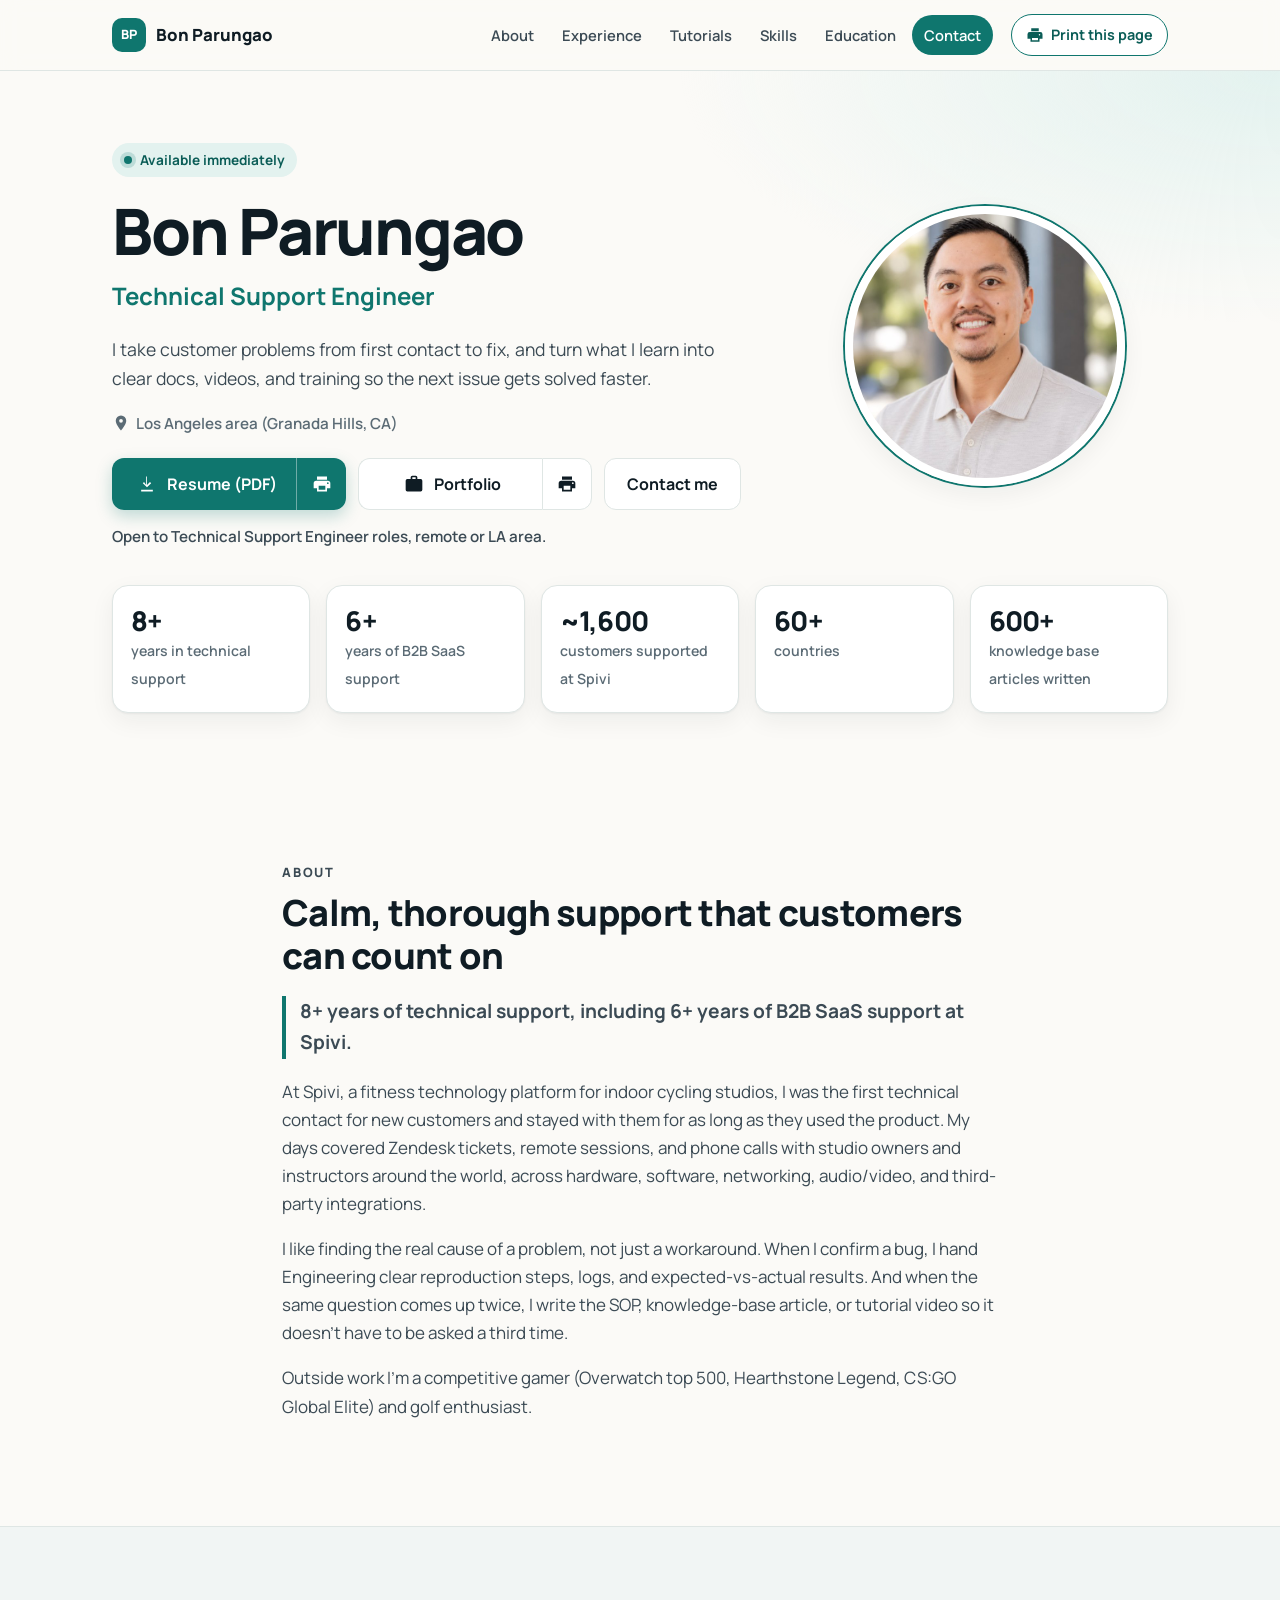
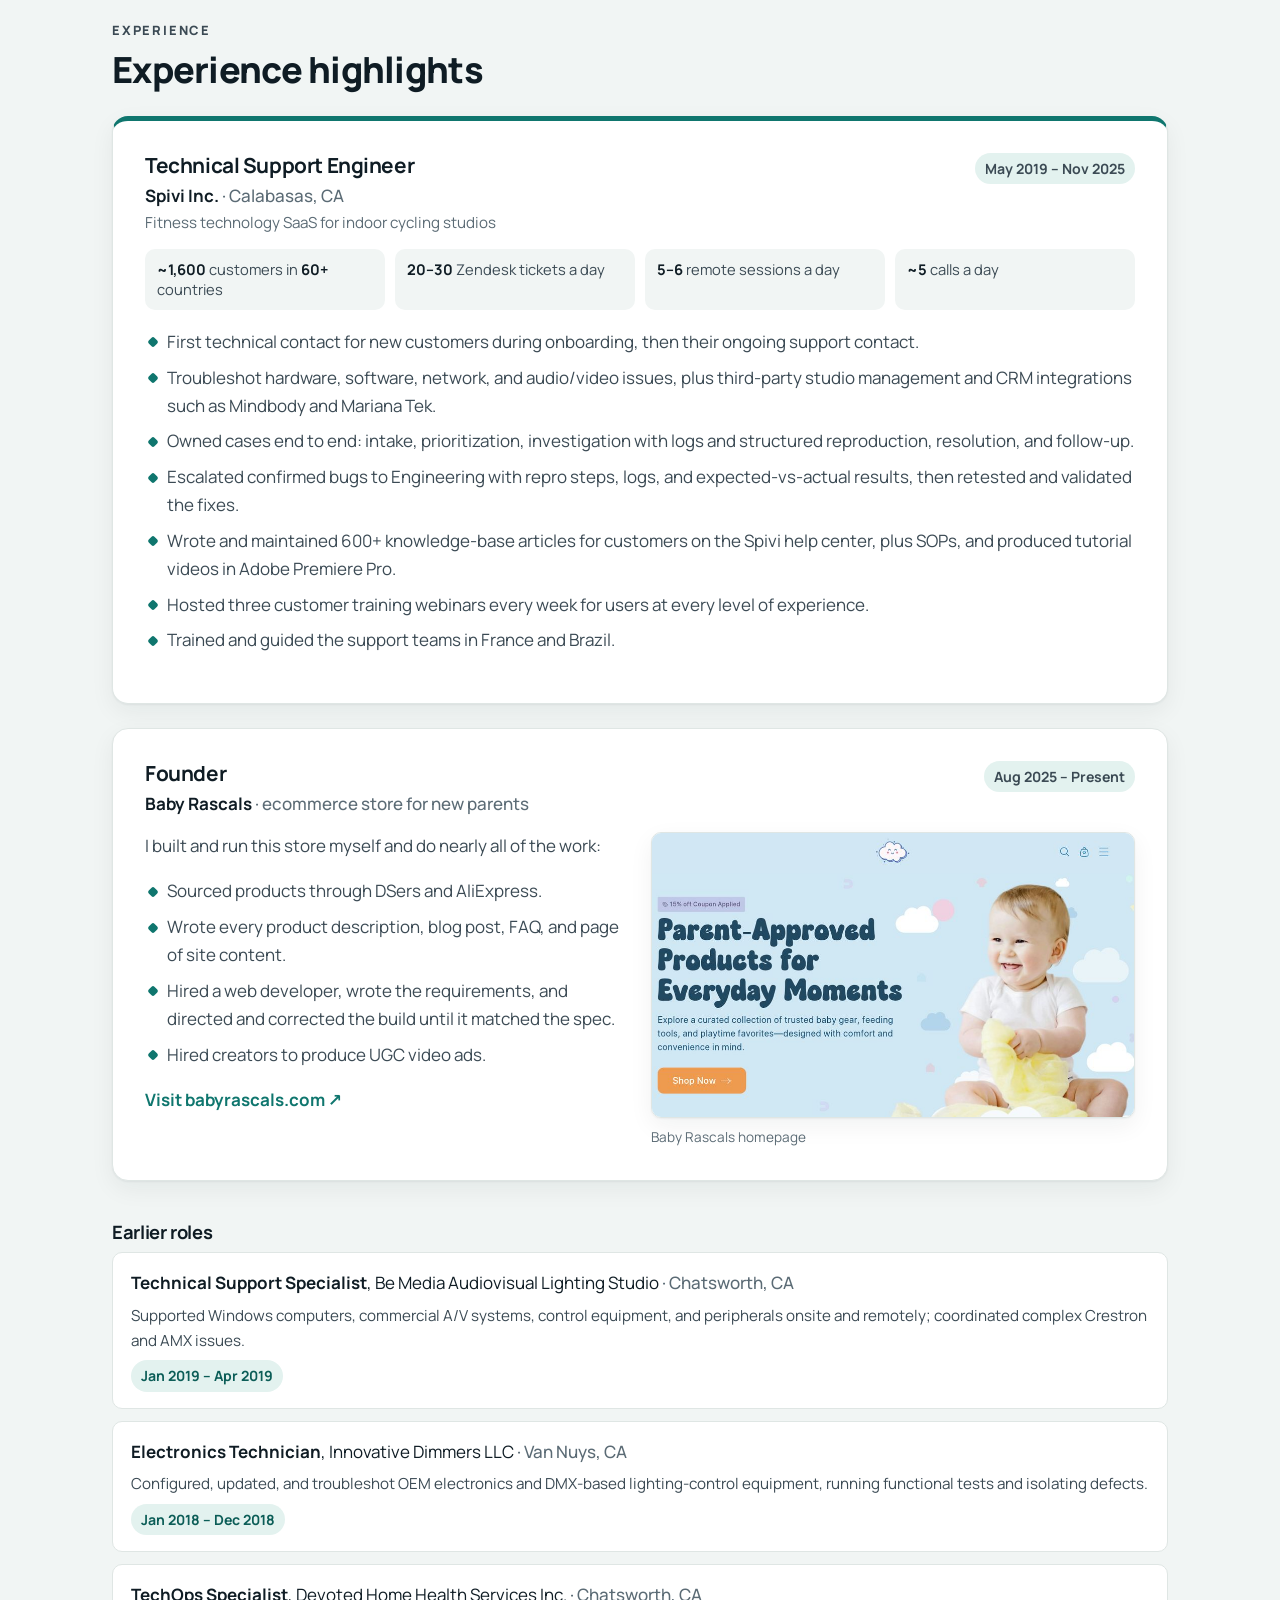
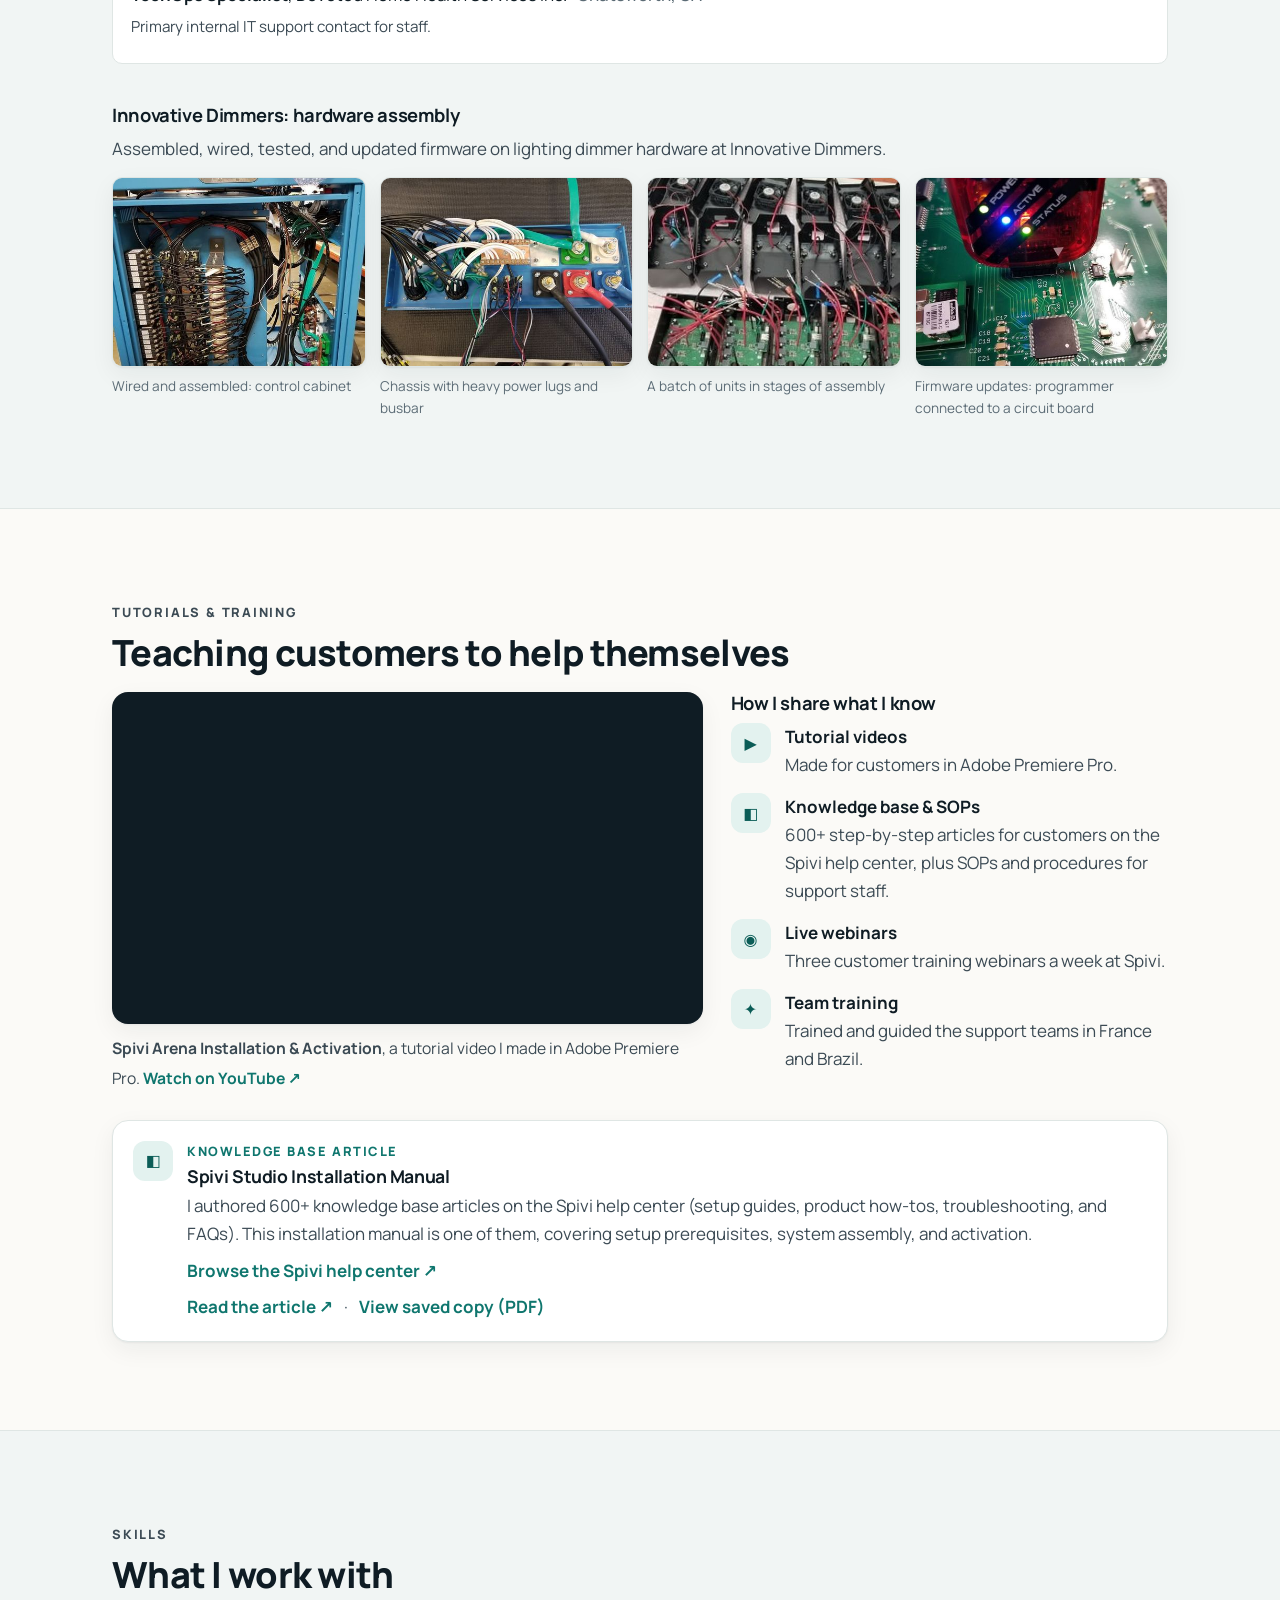
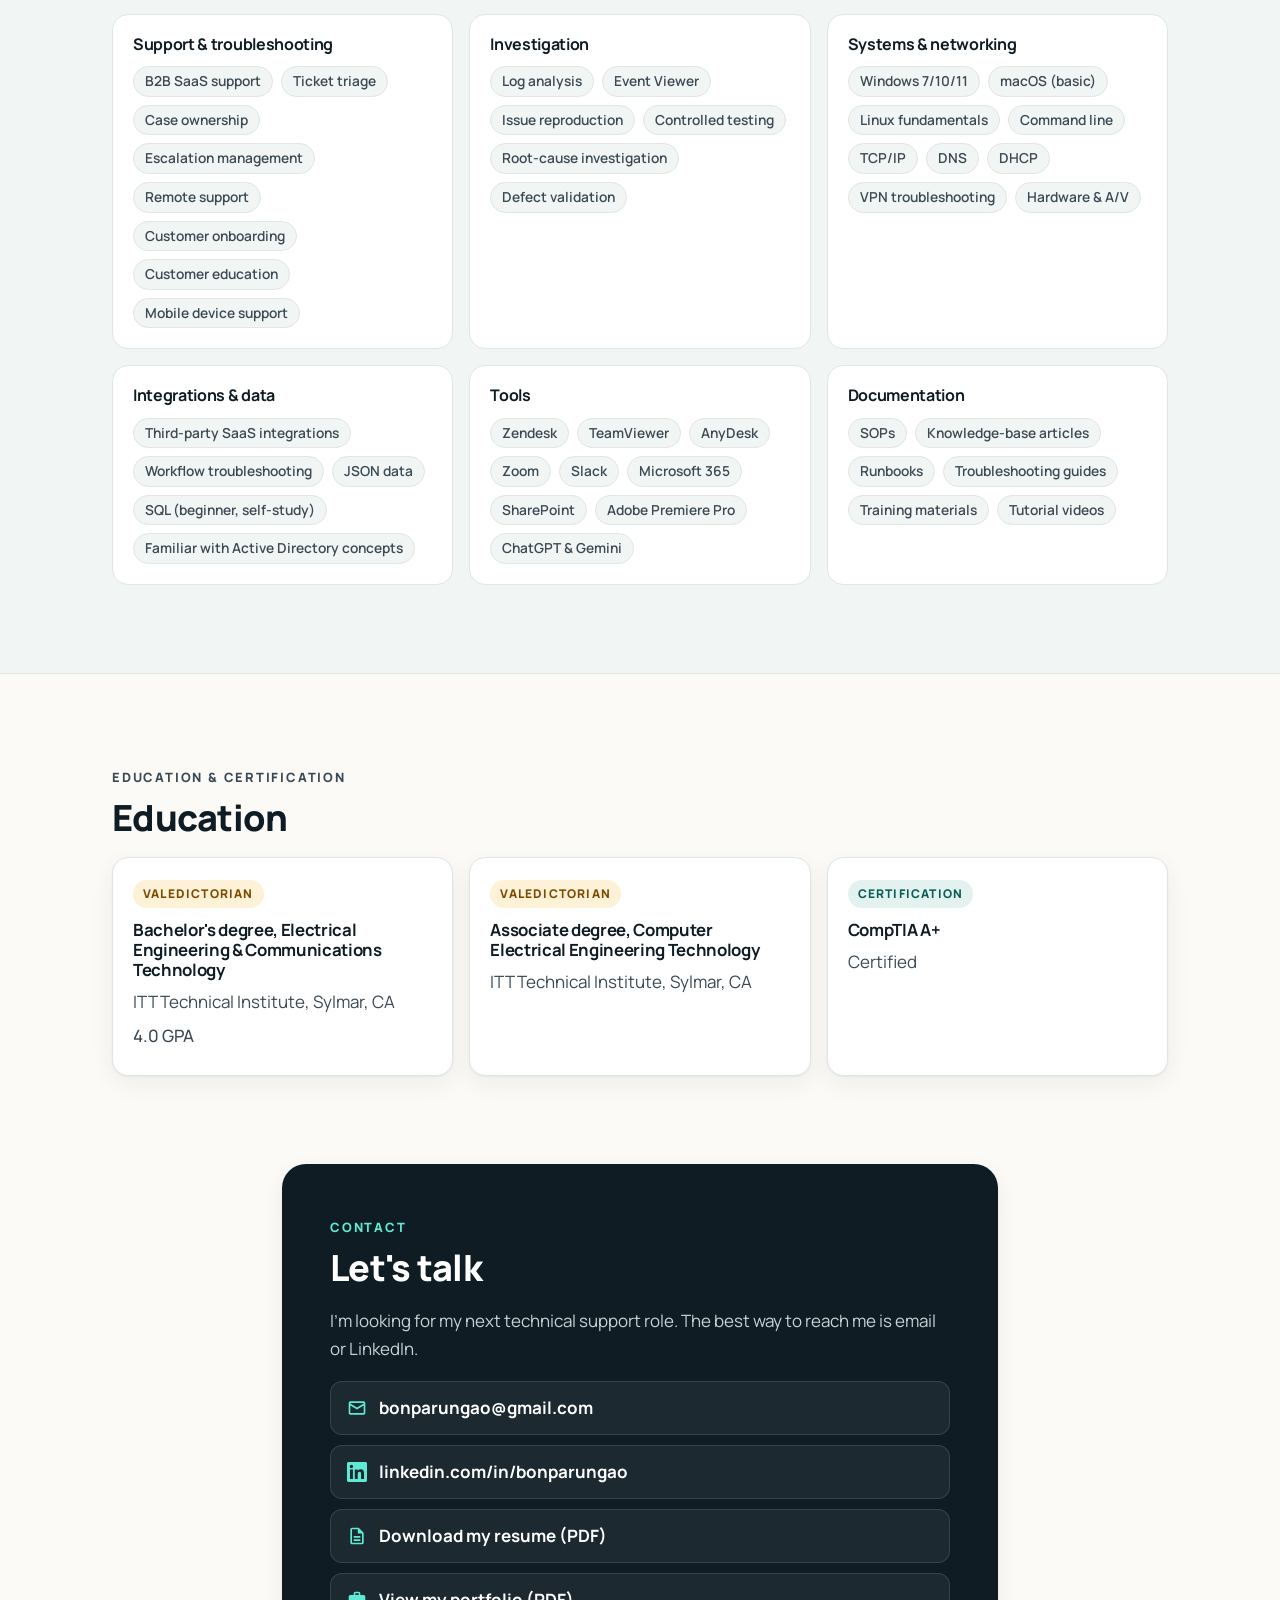
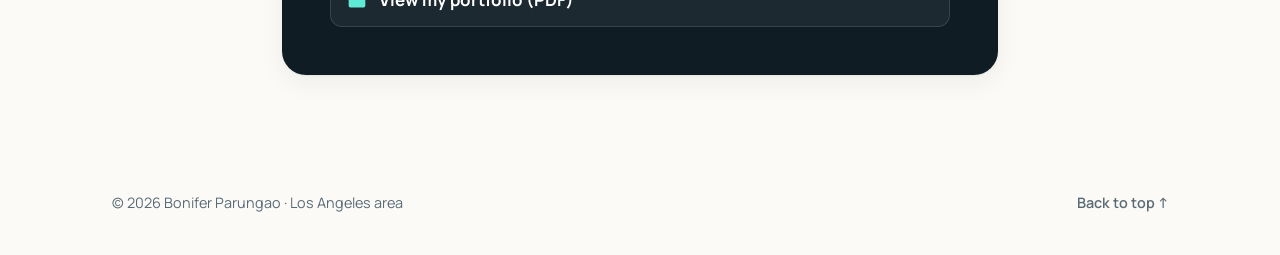
==== commit a654b429: "Print buttons open the print dialog" ====
--- a/index.html
+++ b/index.html
@@ -385,21 +385,60 @@
     document.getElementById('print-btn').addEventListener('click', function () { window.print(); });
 
   (function () {
-    var coarse = window.matchMedia && window.matchMedia('(pointer: coarse)').matches;
+    var PDFJS = 'https://cdnjs.cloudflare.com/ajax/libs/pdf.js/3.11.174/pdf.min.js';
+    var WORKER = 'https://cdnjs.cloudflare.com/ajax/libs/pdf.js/3.11.174/pdf.worker.min.js';
+    var busy = false, libPromise = null;
+    function loadLib() {
+      if (window.pdfjsLib) return Promise.resolve(window.pdfjsLib);
+      if (!libPromise) libPromise = new Promise(function (res, rej) {
+        var s = document.createElement('script');
+        s.src = PDFJS; s.onload = function () { window.pdfjsLib.GlobalWorkerOptions.workerSrc = WORKER; res(window.pdfjsLib); };
+        s.onerror = function () { libPromise = null; rej(new Error('lib')); };
+        document.head.appendChild(s);
+      });
+      return libPromise;
+    }
+    function cleanup(box, style) {
+      document.body.classList.remove('printing-doc');
+      if (box.parentNode) box.parentNode.removeChild(box);
+      if (style.parentNode) style.parentNode.removeChild(style);
+    }
+    function printDoc(url, btn) {
+      if (busy) return;
+      busy = true; btn.classList.add('is-busy');
+      loadLib().then(function (lib) {
+        return lib.getDocument(url).promise;
+      }).then(function (pdf) {
+        var box = document.createElement('div'); box.id = 'doc-print';
+        var style = document.createElement('style');
+        var jobs = [], first = null;
+        for (var i = 1; i <= pdf.numPages; i++) (function (n) {
+          jobs.push(pdf.getPage(n).then(function (page) {
+            if (!first) first = page.getViewport({ scale: 1 });
+            var vp = page.getViewport({ scale: 2 });
+            var c = document.createElement('canvas'); c.width = vp.width; c.height = vp.height;
+            return page.render({ canvasContext: c.getContext('2d'), viewport: vp }).promise.then(function () { return { n: n, c: c }; });
+          }));
+        })(i);
+        return Promise.all(jobs).then(function (pages) {
+          pages.sort(function (x, y) { return x.n - y.n; });
+          pages.forEach(function (p) { var img = document.createElement('img'); img.src = p.c.toDataURL('image/jpeg', 0.92); img.alt = ''; box.appendChild(img); });
+          style.textContent = '@media print{@page{size:' + first.width + 'pt ' + first.height + 'pt;margin:0}}';
+          document.head.appendChild(style); document.body.appendChild(box);
+          document.body.classList.add('printing-doc');
+          var imgs = box.querySelectorAll('img');
+          return Promise.all(Array.prototype.map.call(imgs, function (im) { return im.decode ? im.decode().catch(function () {}) : null; })).then(function () {
+            window.addEventListener('afterprint', function h() { window.removeEventListener('afterprint', h); cleanup(box, style); });
+            window.print();
+          });
+        });
+      }).catch(function () {
+        window.open(url, '_blank', 'noopener');
+      }).then(function () { busy = false; btn.classList.remove('is-busy'); });
+    }
+    window.__printDoc = printDoc;
     document.querySelectorAll('[data-print]').forEach(function (b) {
-      b.addEventListener('click', function () {
-        var url = b.getAttribute('data-print');
-        if (coarse) { window.open(url, '_blank', 'noopener'); return; }
-        var f = document.createElement('iframe');
-        f.style.cssText = 'position:fixed;right:0;bottom:0;width:0;height:0;border:0';
-        f.src = url;
-        f.onload = function () {
-          try { f.contentWindow.focus(); f.contentWindow.print(); }
-          catch (e) { window.open(url, '_blank', 'noopener'); }
-        };
-        document.body.appendChild(f);
-        setTimeout(function () { if (f.parentNode) f.parentNode.removeChild(f); }, 120000);
-      });
+      b.addEventListener('click', function () { printDoc(b.getAttribute('data-print'), b); });
     });
   })();
   </script>
--- a/styles.css
+++ b/styles.css
@@ -297,3 +297,14 @@
 .btn-pair-primary .btn-primary{border:1.5px solid transparent;border-right:0}
 
 @media (max-width:640px){.btn-row{flex-direction:column;align-items:stretch}.btn-pair{display:flex;width:100%}.btn-pair .btn{flex:1 1 auto;width:auto;min-width:0}.btn-row>.btn{width:100%}}
+
+/* Print-a-document buttons */
+.btn-print.is-busy{opacity:.6;cursor:progress}
+#doc-print{display:none}
+@media print{
+  body.printing-doc > *:not(#doc-print){display:none!important}
+  body.printing-doc #doc-print{display:block!important}
+  body.printing-doc{background:#fff!important;font-size:0}
+  #doc-print img{display:block;width:100%;height:auto;break-after:page;page-break-after:always;break-inside:avoid}
+  #doc-print img:last-child{break-after:auto;page-break-after:auto}
+}
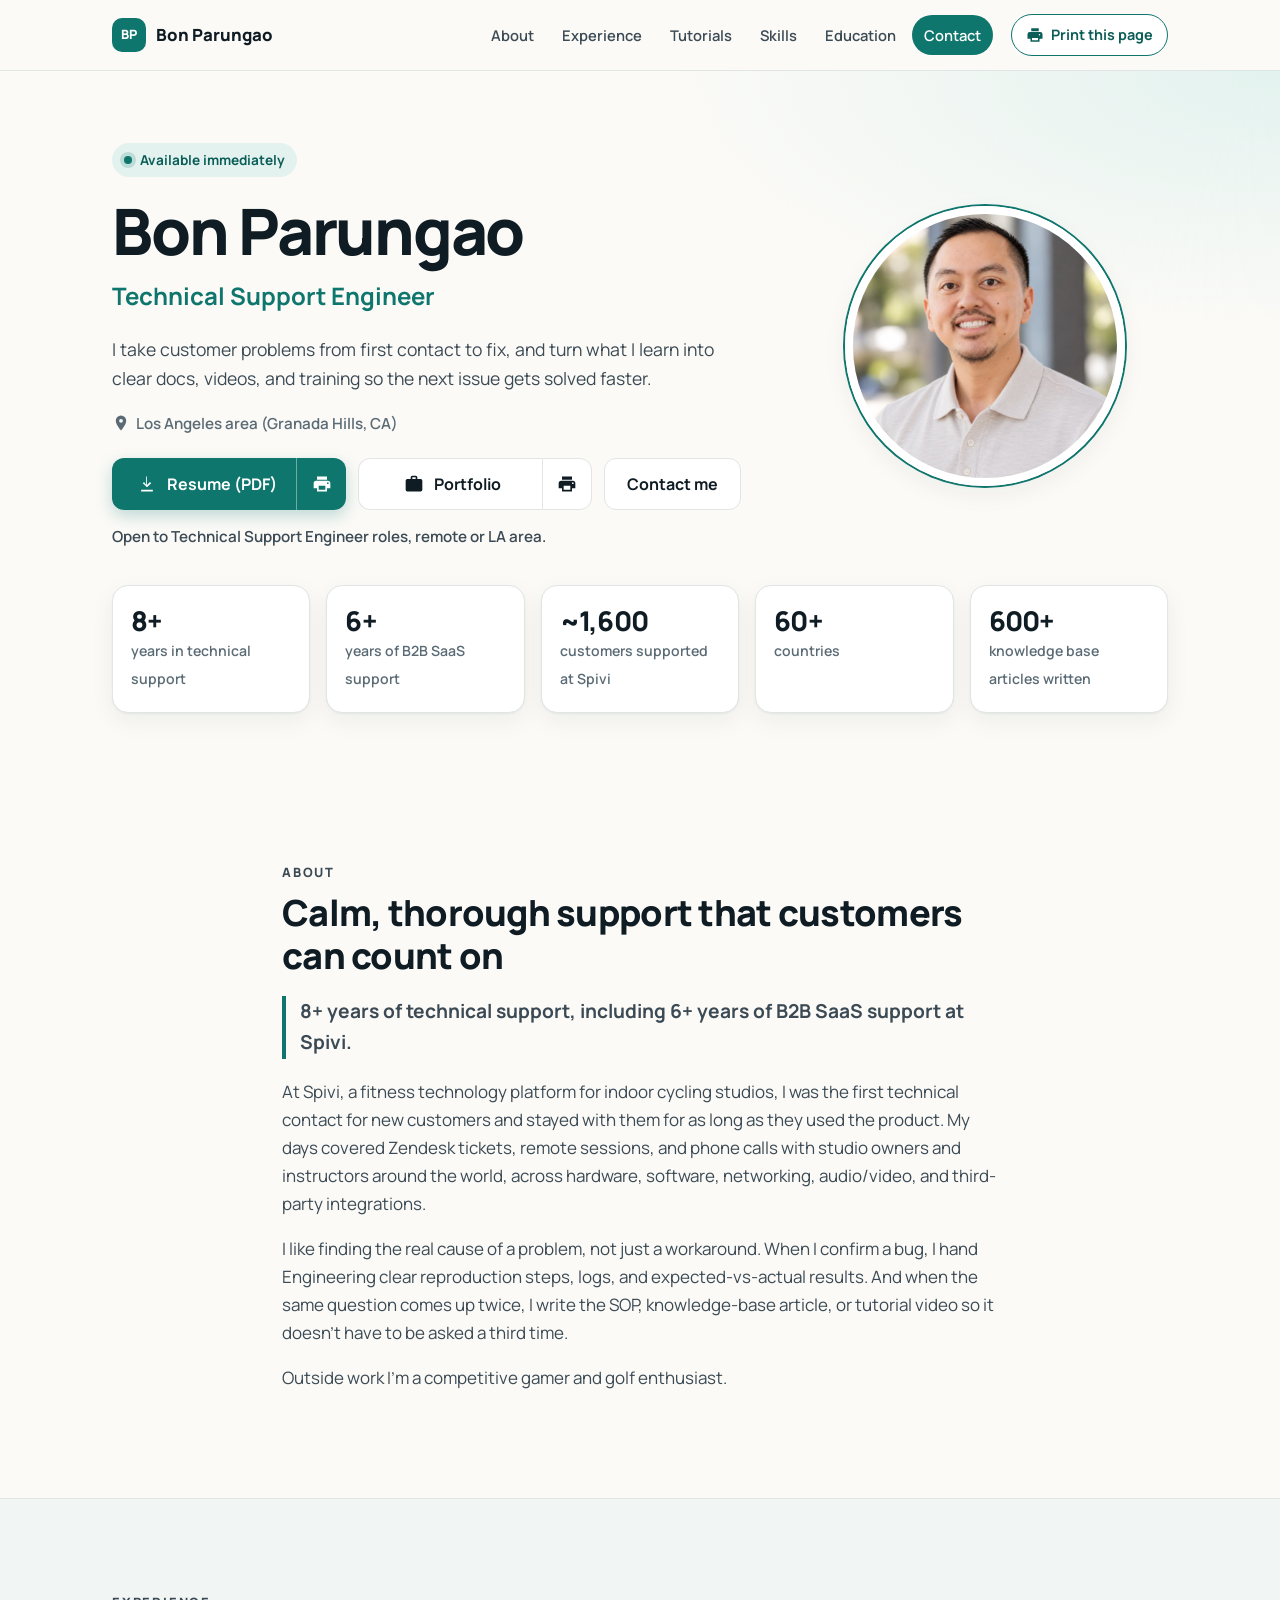
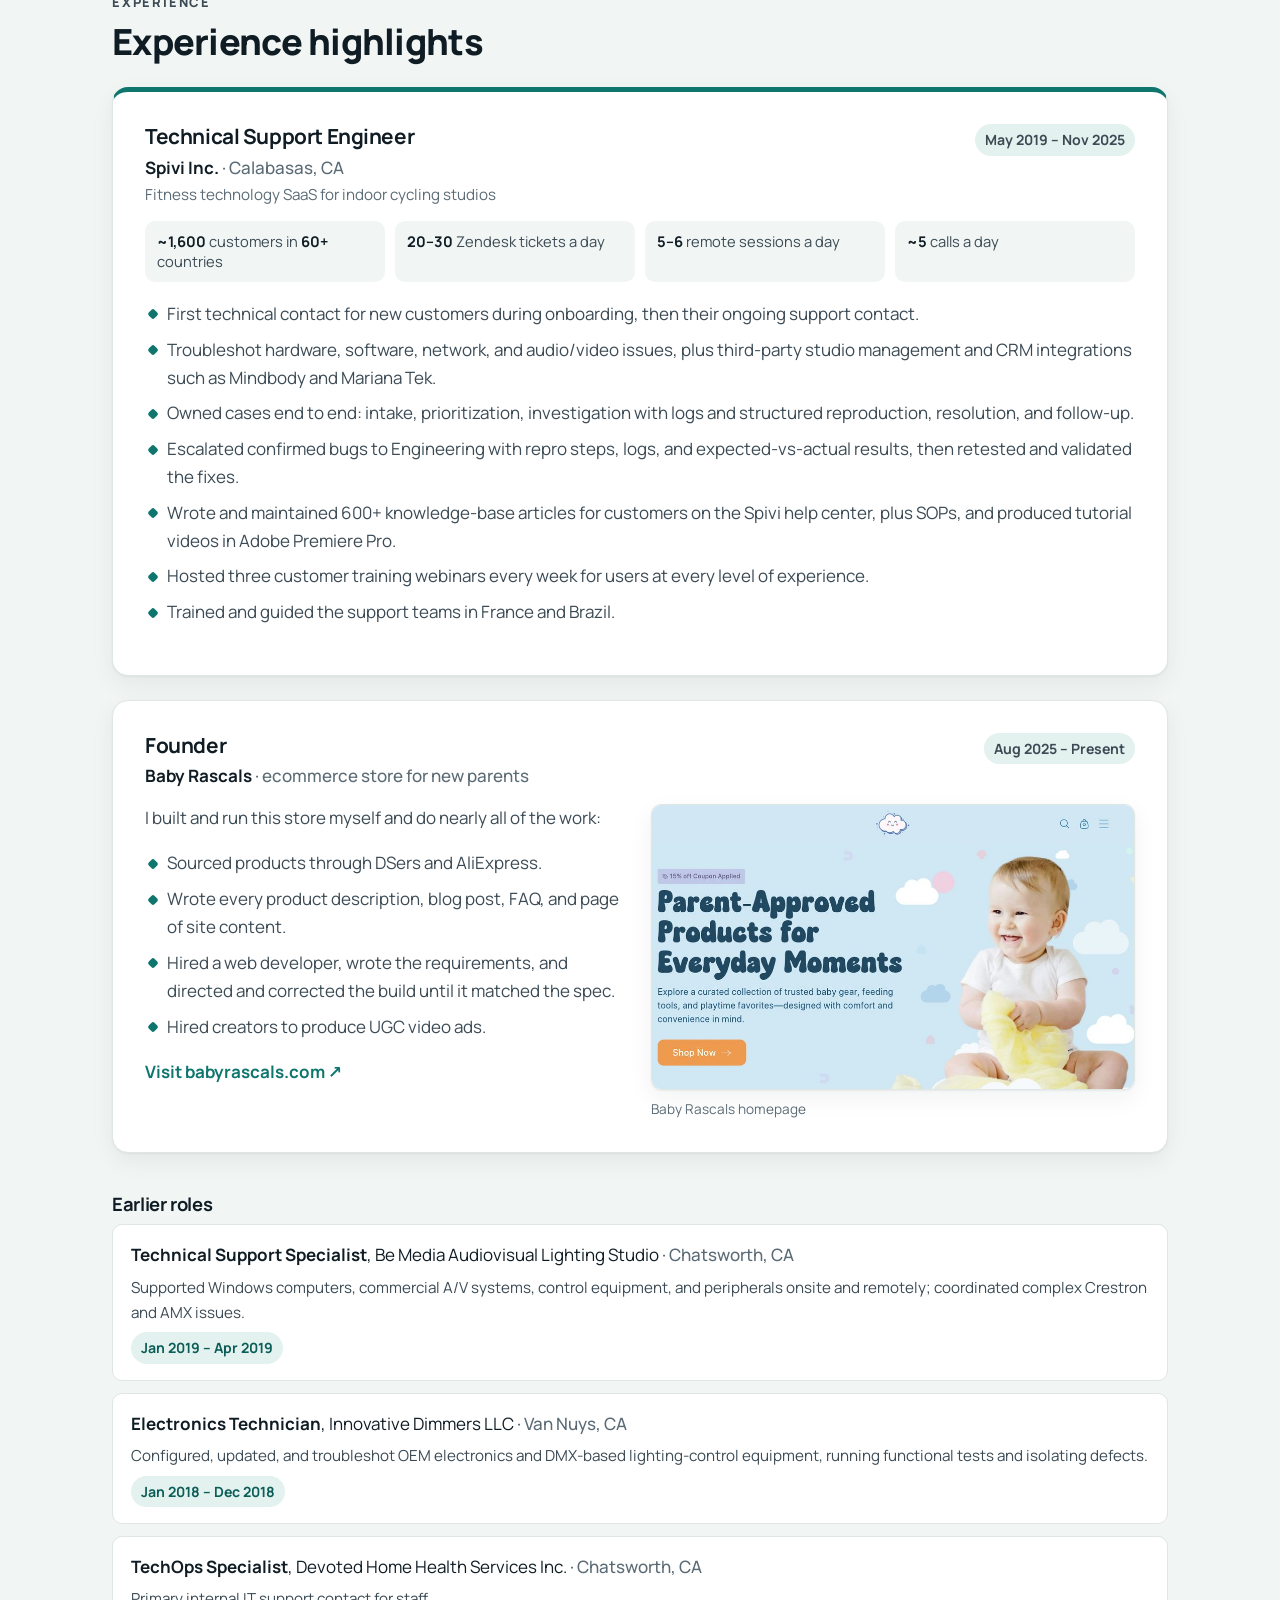
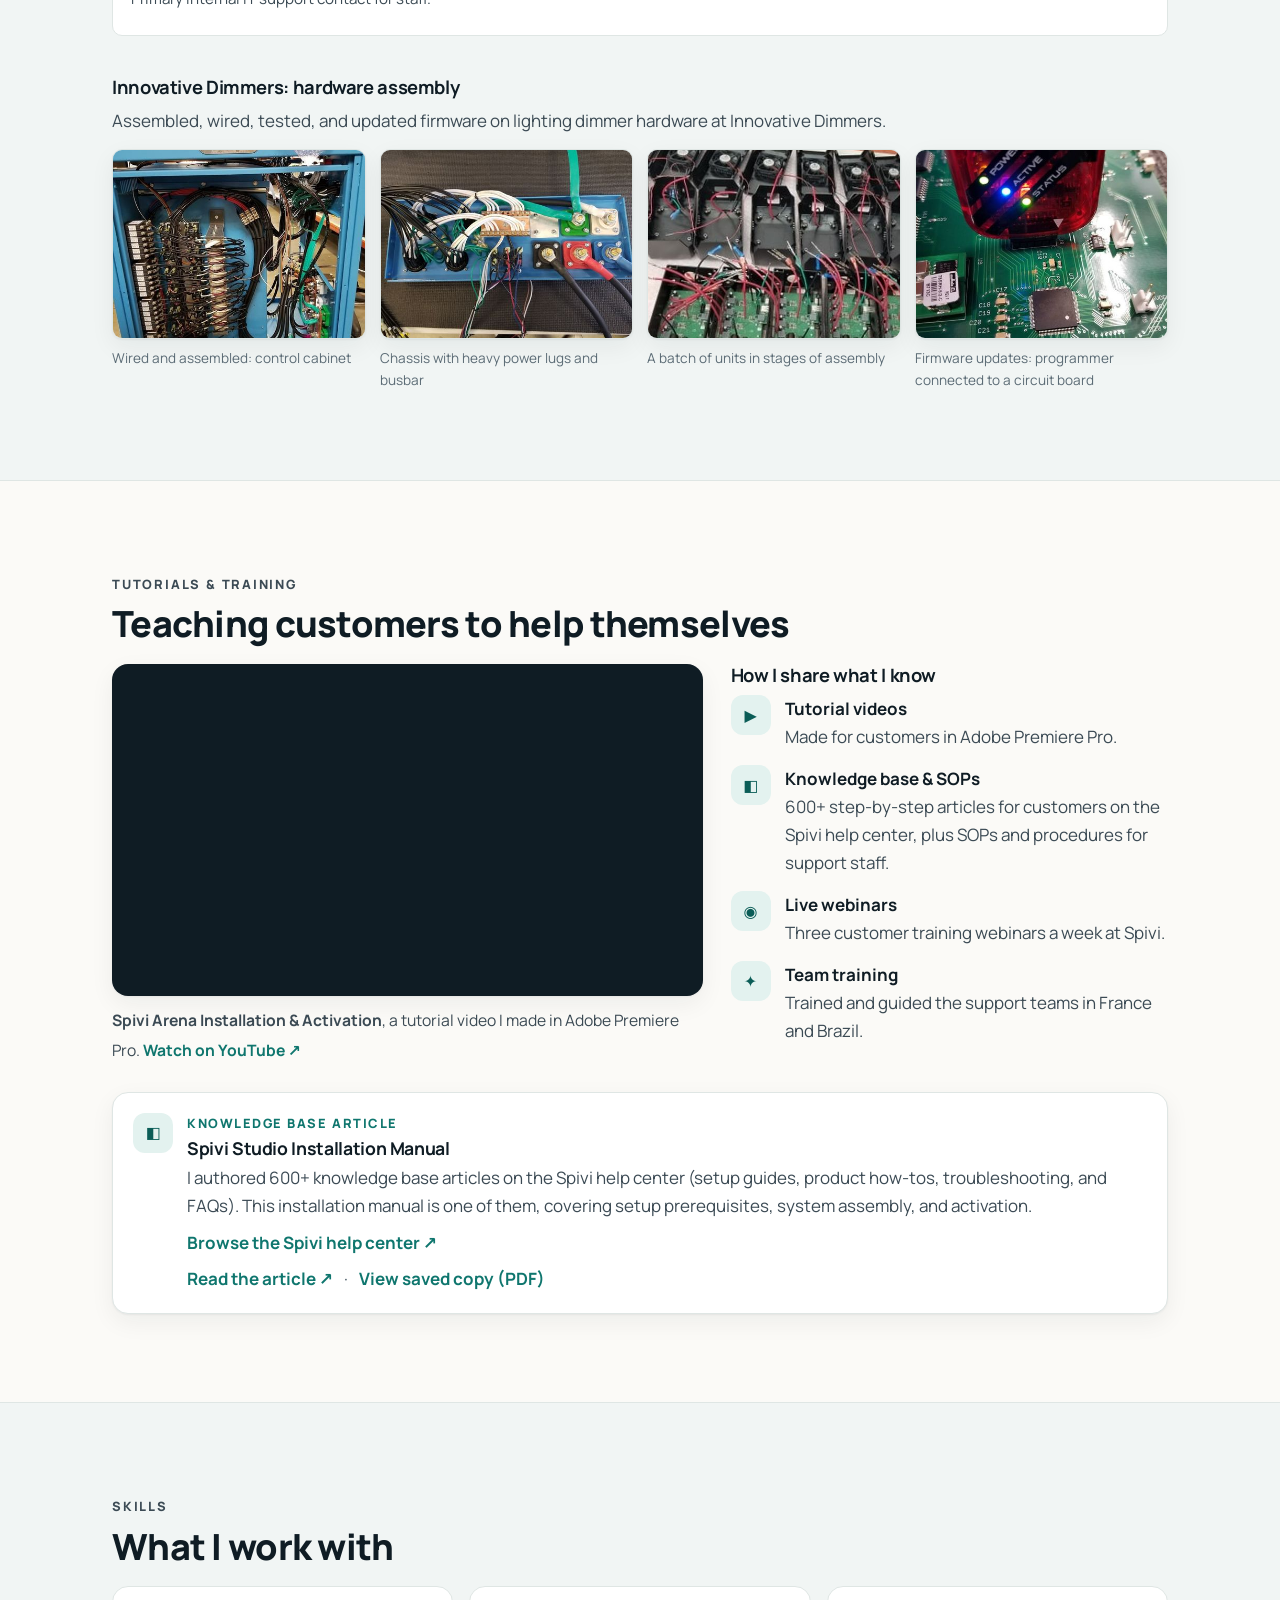
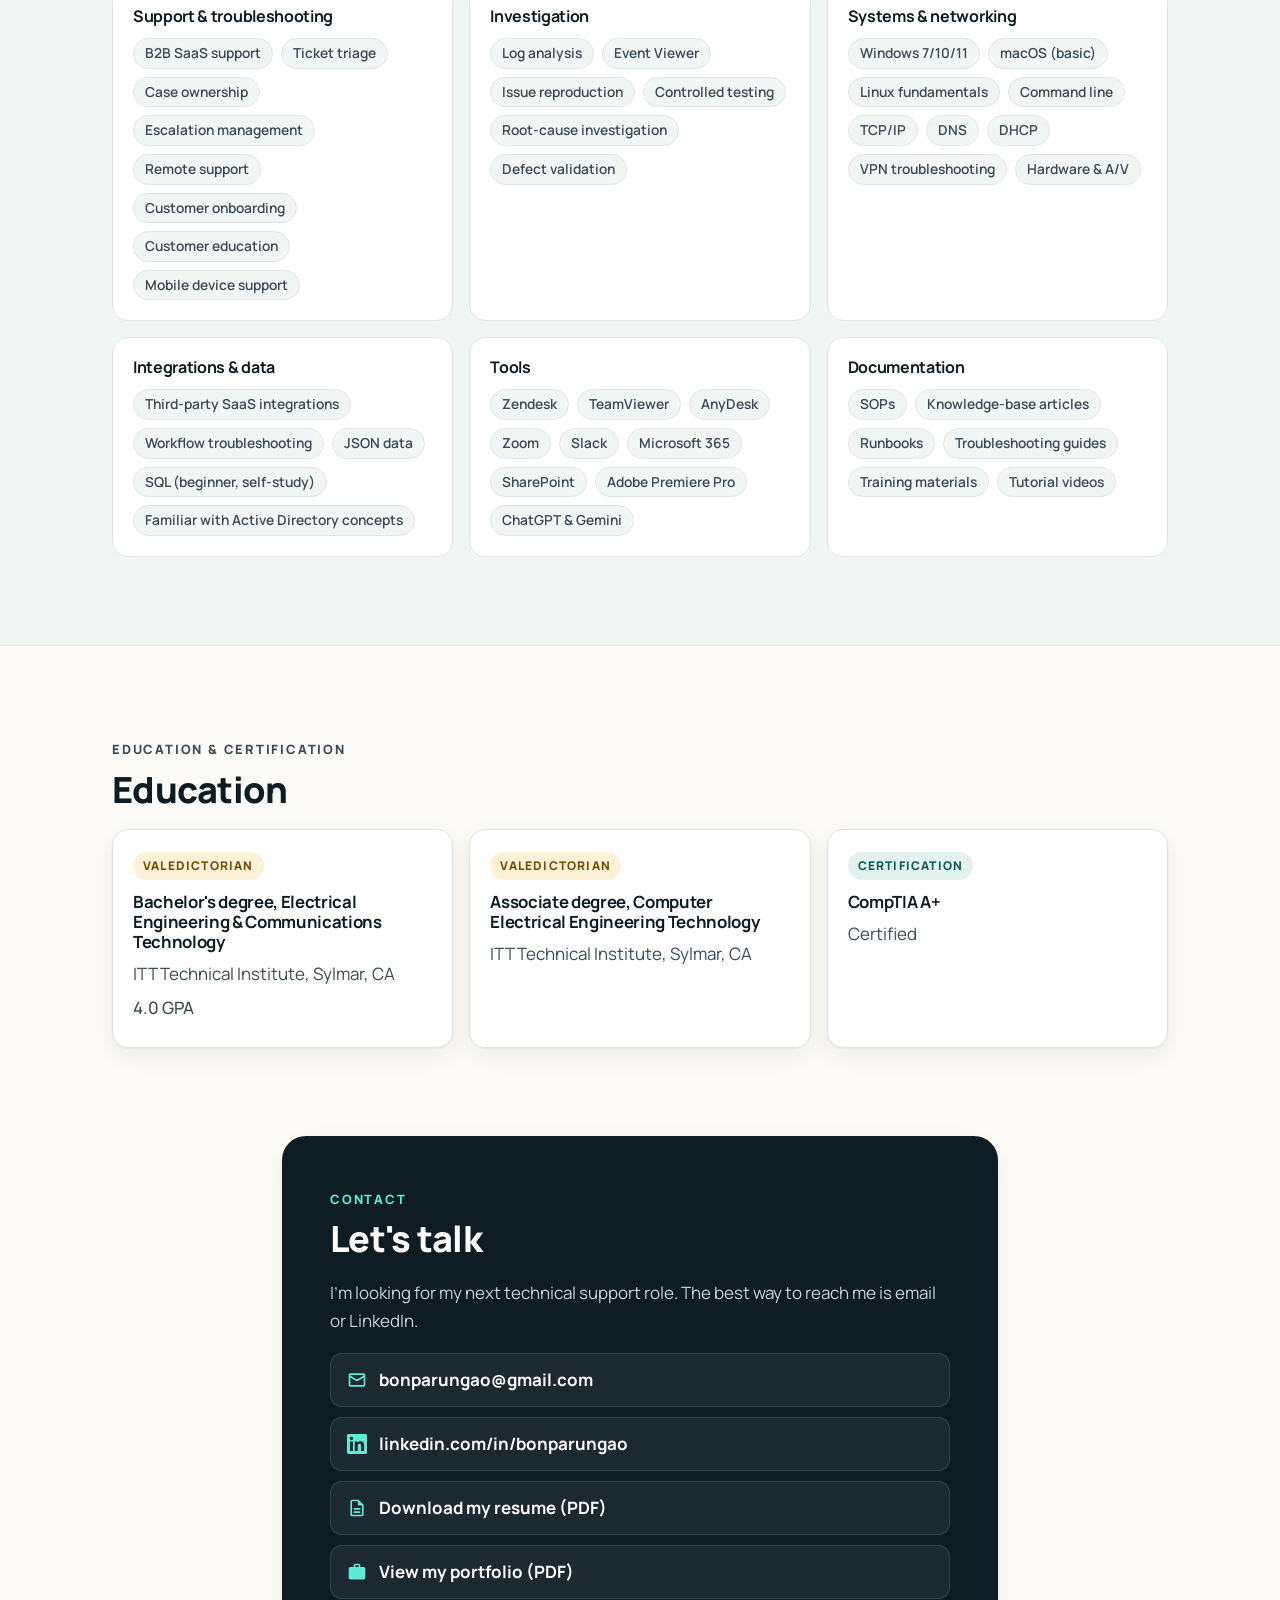
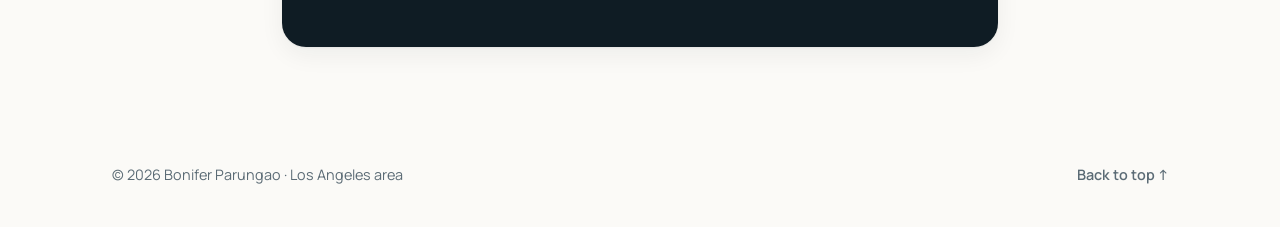
==== commit e91eda1a: "Update outside work line" ====
--- a/index.html
+++ b/index.html
@@ -126,7 +126,7 @@
         <p class="lead">8+ years of technical support, including 6+ years of B2B SaaS support at Spivi.</p>
         <p>At Spivi, a fitness technology platform for indoor cycling studios, I was the first technical contact for new customers and stayed with them for as long as they used the product. My days covered Zendesk tickets, remote sessions, and phone calls with studio owners and instructors around the world, across hardware, software, networking, audio/video, and third-party integrations.</p>
         <p>I like finding the real cause of a problem, not just a workaround. When I confirm a bug, I hand Engineering clear reproduction steps, logs, and expected-vs-actual results. And when the same question comes up twice, I write the SOP, knowledge-base article, or tutorial video so it doesn't have to be asked a third time.</p>
-        <p>Outside work I'm a competitive gamer (Overwatch top 500, Hearthstone Legend, CS:GO Global Elite) and golf enthusiast.</p>
+        <p>Outside work I'm a competitive gamer and golf enthusiast.</p>
       </div>
     </section>
 
@@ -422,8 +422,8 @@
         })(i);
         return Promise.all(jobs).then(function (pages) {
           pages.sort(function (x, y) { return x.n - y.n; });
-          pages.forEach(function (p) { var img = document.createElement('img'); img.src = p.c.toDataURL('image/jpeg', 0.92); img.alt = ''; box.appendChild(img); });
-          style.textContent = '@media print{@page{size:' + first.width + 'pt ' + first.height + 'pt;margin:0}}';
+          var isTouch = window.matchMedia('(pointer:coarse)').matches || /iPhone|iPad|Android/i.test(navigator.userAgent); pages.forEach(function (p) { var src = p.c; var rot = isTouch && src.width > src.height; if (rot) { var r = document.createElement('canvas'); r.width = src.height; r.height = src.width; var rc = r.getContext('2d'); rc.fillStyle = '#fff'; rc.fillRect(0, 0, r.width, r.height); rc.translate(r.width, 0); rc.rotate(Math.PI / 2); rc.drawImage(src, 0, 0); src = r; } p.rot = rot; var img = document.createElement('img'); img.src = src.toDataURL('image/jpeg', 0.92); img.alt = ''; var w = document.createElement('div'); w.className = 'doc-page ' + (p.rot ? 'rot' : (first.width > first.height ? 'wide' : 'tall')); w.style.setProperty('--ar', (first.height / first.width).toFixed(4)); w.appendChild(img); box.appendChild(w); });
+          var touch = window.matchMedia('(pointer:coarse)').matches || /iPhone|iPad|Android/i.test(navigator.userAgent); document.body.classList.toggle('print-touch', touch); style.textContent = touch ? '@page{margin:0}' : '@page{size:' + (first.width > first.height ? 'letter landscape' : 'letter portrait') + ';margin:0}';
           document.head.appendChild(style); document.body.appendChild(box);
           document.body.classList.add('printing-doc');
           var imgs = box.querySelectorAll('img');
--- a/styles.css
+++ b/styles.css
@@ -304,7 +304,24 @@
 @media print{
   body.printing-doc > *:not(#doc-print){display:none!important}
   body.printing-doc #doc-print{display:block!important}
-  body.printing-doc{background:#fff!important;font-size:0}
-  #doc-print img{display:block;width:100%;height:auto;break-after:page;page-break-after:always;break-inside:avoid}
-  #doc-print img:last-child{break-after:auto;page-break-after:auto}
-}
+  body.printing-doc{background:#fff!important;font-size:0;margin:0!important;padding:0!important}
+  #doc-print .doc-page{display:block;width:100%;margin:0;padding:0;break-after:page;page-break-after:always;break-inside:avoid;overflow:hidden;position:relative;box-sizing:border-box}
+  #doc-print .doc-page:last-child{break-after:auto;page-break-after:auto}
+  #doc-print img{display:block;margin:0 auto;height:auto}
+  #doc-print .doc-page.tall img{width:90%}
+  #doc-print .doc-page.wide{display:block;height:0;padding:0 0 74%;overflow:hidden}
+  #doc-print .doc-page.wide img{position:absolute;top:52.2%;left:50%;margin:0;width:94%;max-width:none;max-height:none;transform:translate(-50%,-50%)}
+}
+/* Touch devices (phones, tablets): wide slides are rotated in the image itself (not with CSS) and shown at a
+   modest width, so height can never exceed the sheet even with a phone dialog's own margins. */
+@media print{
+  body.print-touch #doc-print .doc-page{display:block;height:auto;padding:0;margin:0;overflow:visible;position:static;width:100%;text-align:center}
+  body.print-touch #doc-print .doc-page.rot img{position:static;transform:none;display:block;margin:0 auto;height:auto;max-height:none;max-width:none}
+  body.print-touch #doc-print .doc-page.rot{padding-top:1.5%}
+  body.print-touch #doc-print .doc-page.rot img{width:74%}
+}
+/* Phone print dialogs often force portrait. Rotate wide pages to fill the tall sheet on one page. Sizes use width, never vh, because phones report a different height while printing. */
+@media print and (orientation:portrait){
+  #doc-print .doc-page.wide{display:block;height:0;padding:0 0 126%;overflow:hidden}
+  #doc-print .doc-page.wide img{position:absolute;top:53.3%;left:50%;margin:0;width:120%;max-width:none;max-height:none;transform:translate(-50%,-50%) rotate(90deg)}
+}
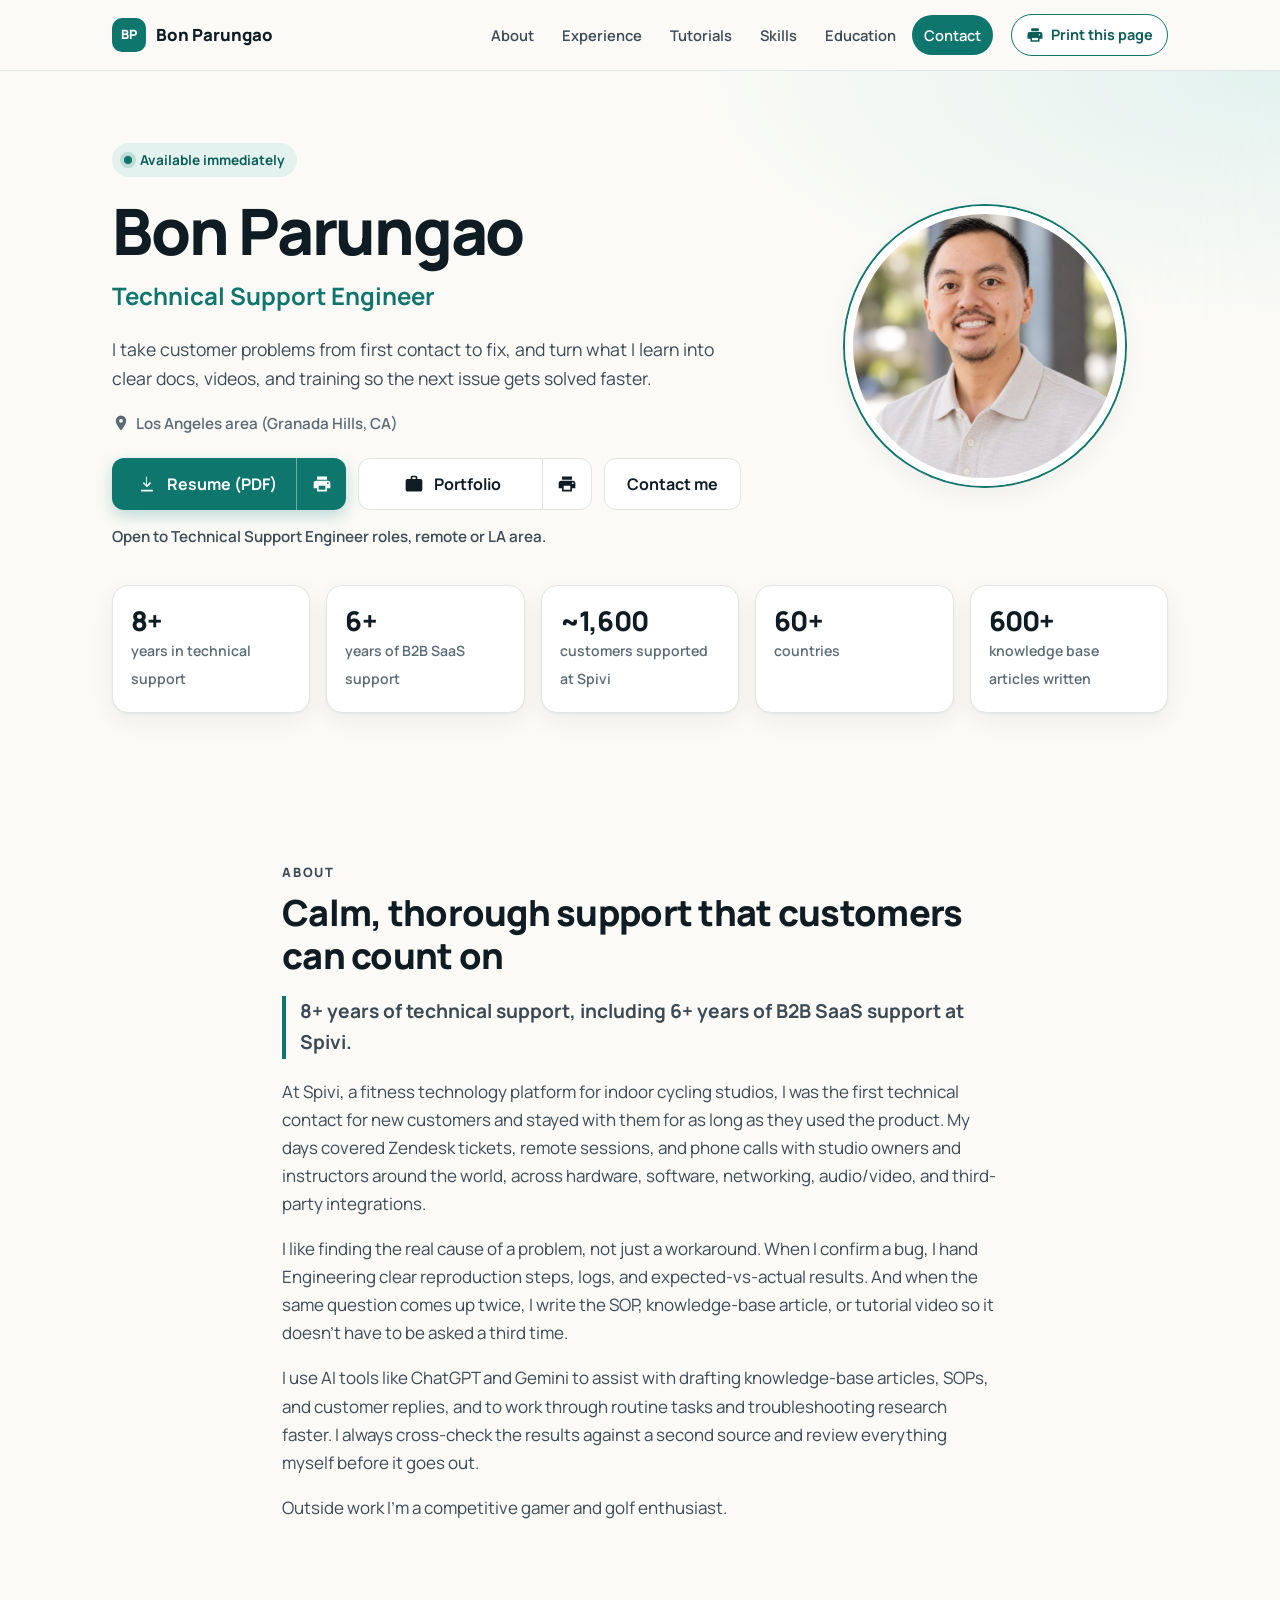
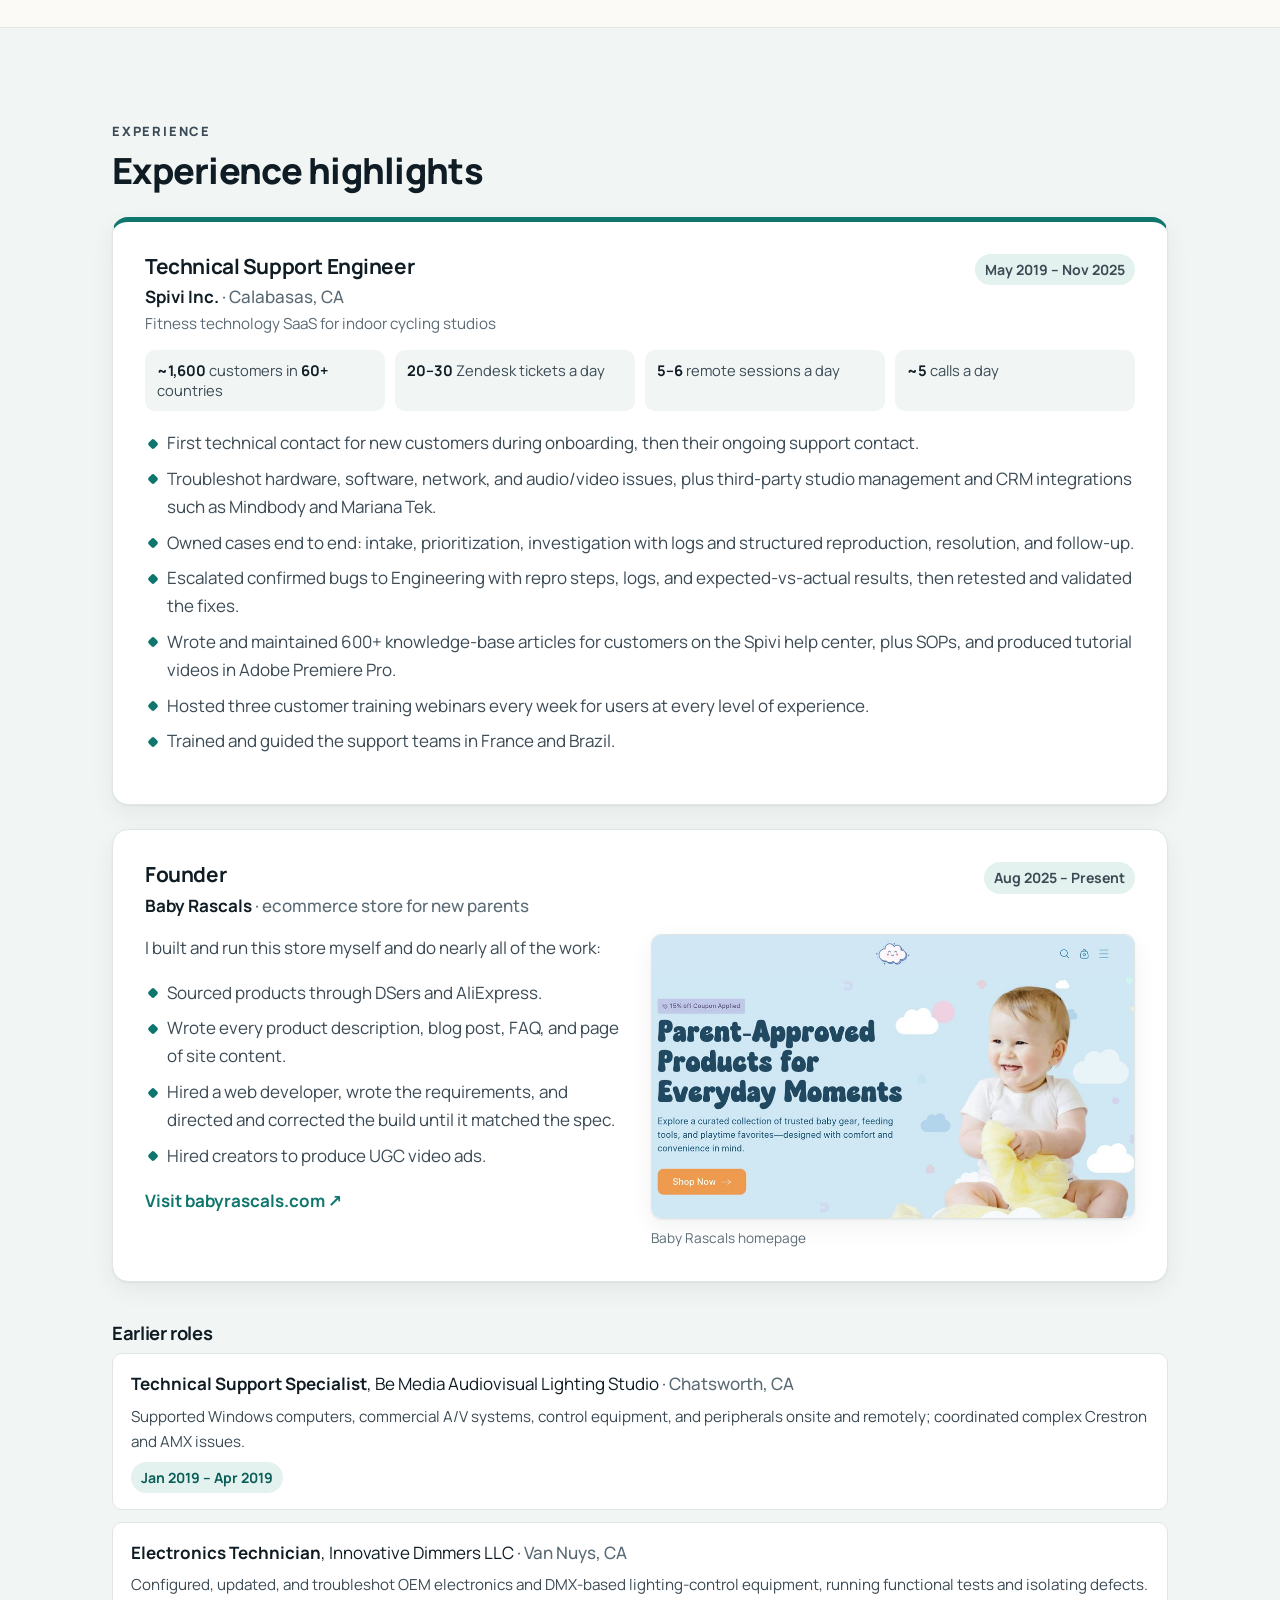
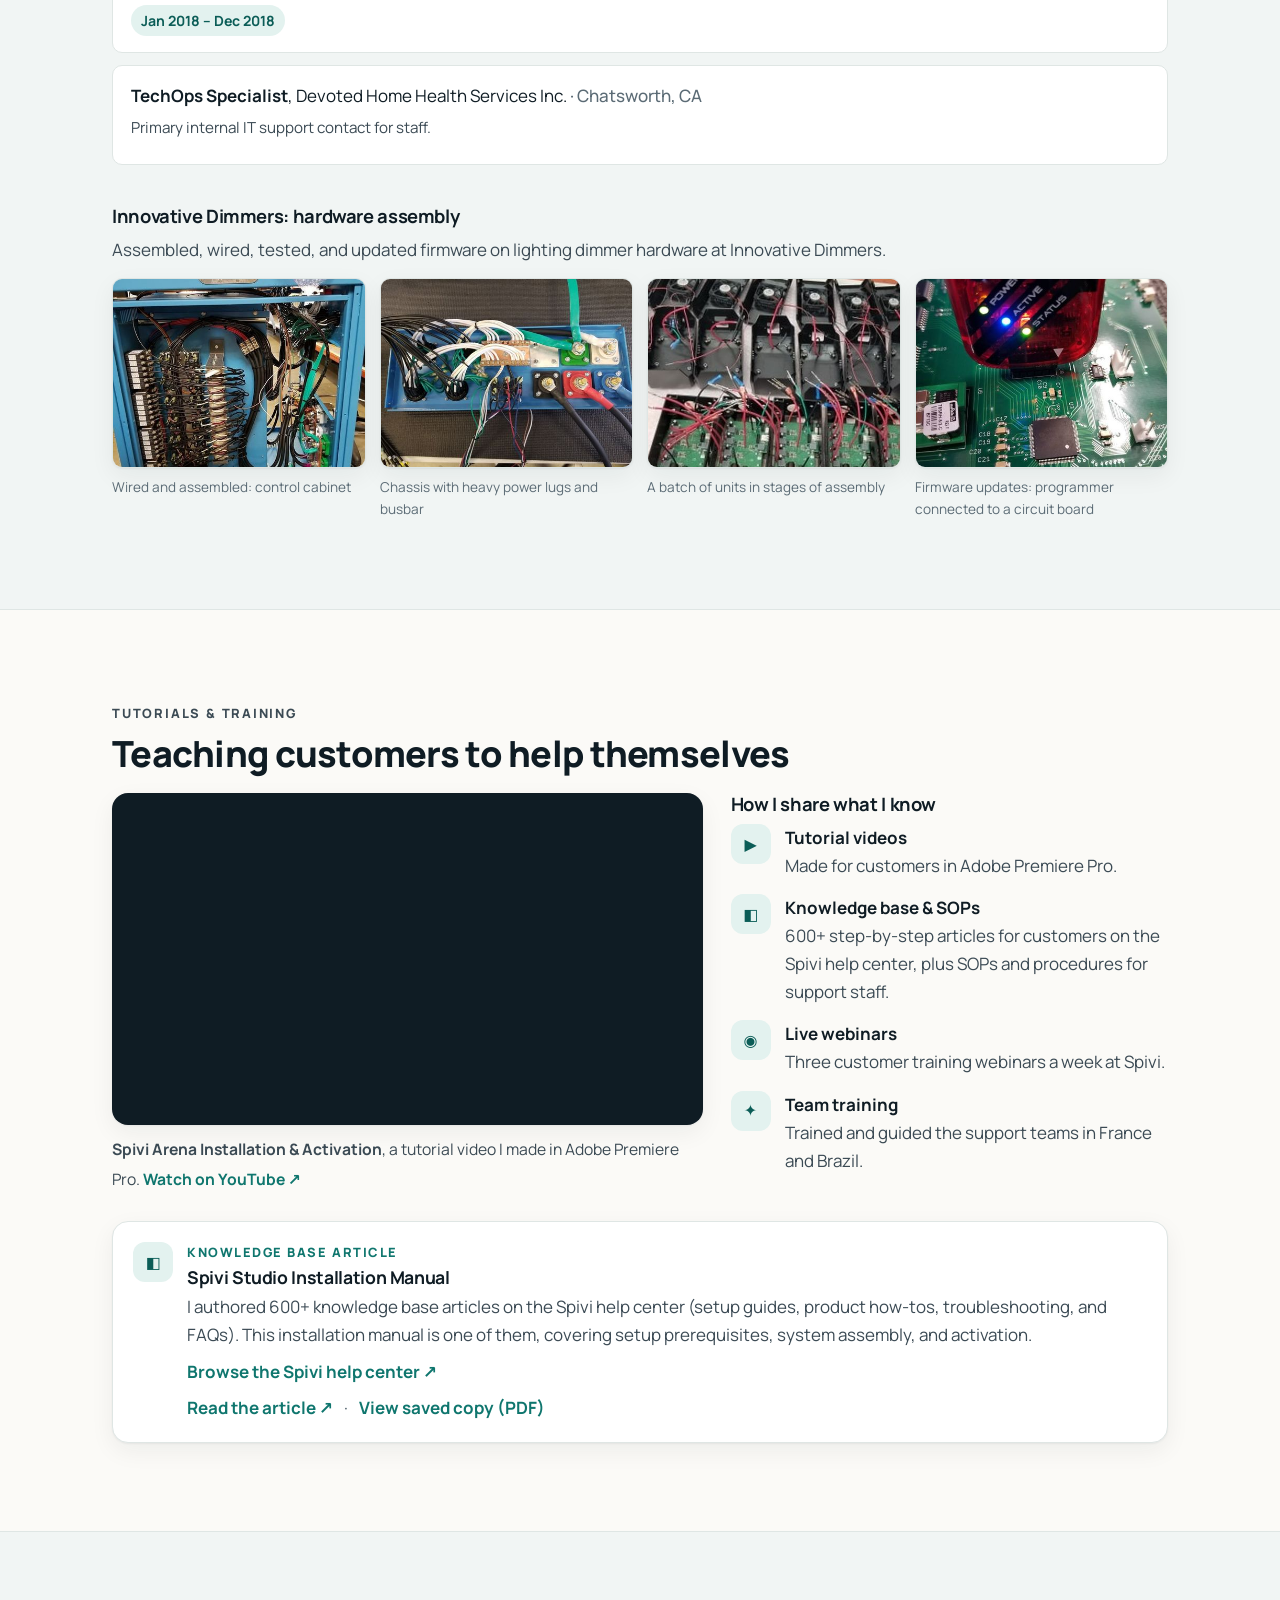
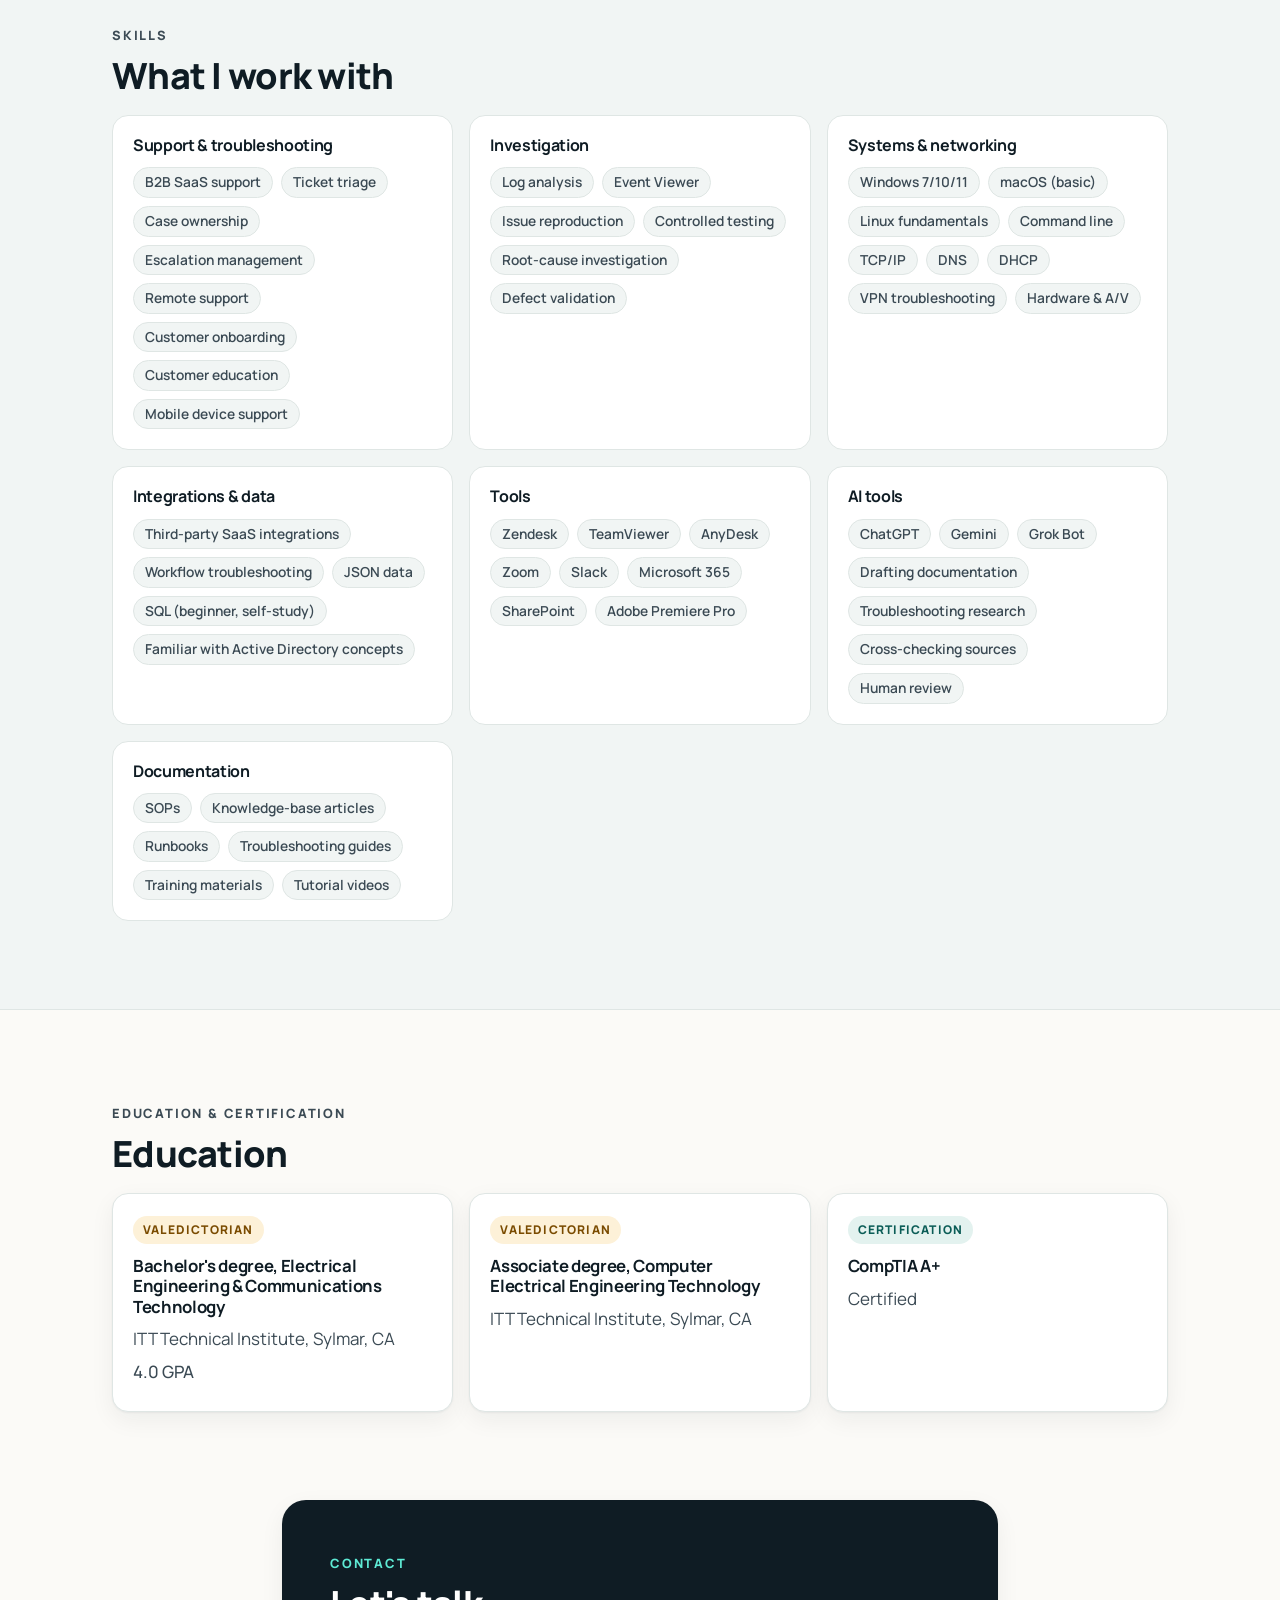
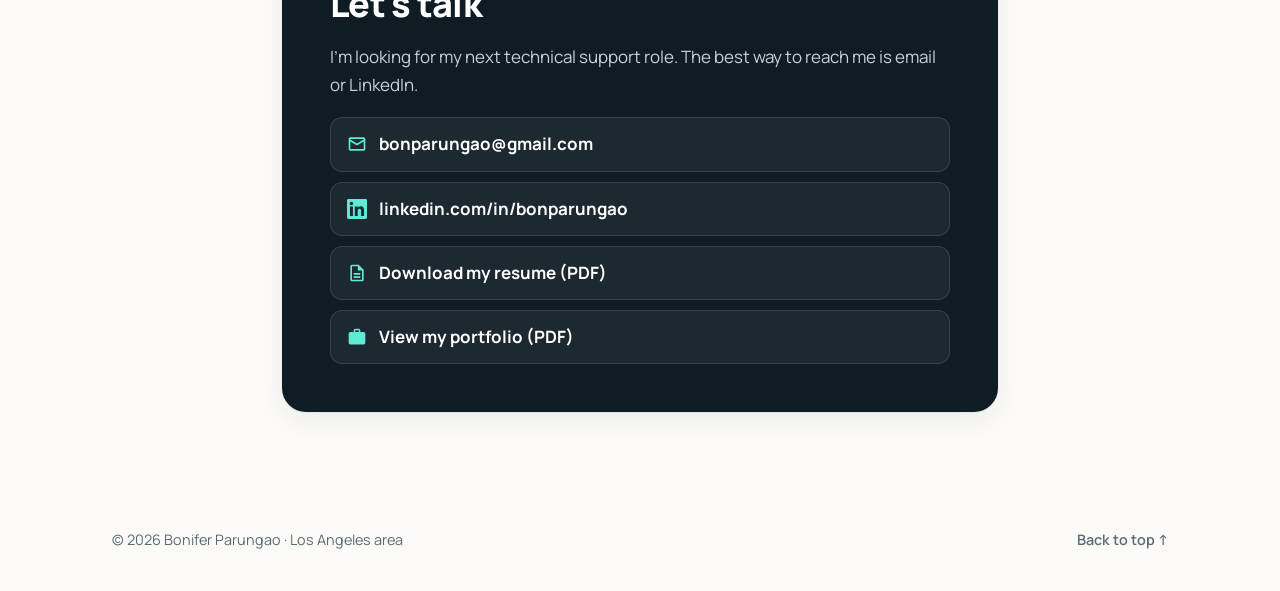
==== commit 978ac9ac: "Add AI tools paragraph and skills card" ====
--- a/index.html
+++ b/index.html
@@ -126,6 +126,7 @@
         <p class="lead">8+ years of technical support, including 6+ years of B2B SaaS support at Spivi.</p>
         <p>At Spivi, a fitness technology platform for indoor cycling studios, I was the first technical contact for new customers and stayed with them for as long as they used the product. My days covered Zendesk tickets, remote sessions, and phone calls with studio owners and instructors around the world, across hardware, software, networking, audio/video, and third-party integrations.</p>
         <p>I like finding the real cause of a problem, not just a workaround. When I confirm a bug, I hand Engineering clear reproduction steps, logs, and expected-vs-actual results. And when the same question comes up twice, I write the SOP, knowledge-base article, or tutorial video so it doesn't have to be asked a third time.</p>
+        <p>I use AI tools like ChatGPT and Gemini to assist with drafting knowledge-base articles, SOPs, and customer replies, and to work through routine tasks and troubleshooting research faster. I always cross-check the results against a second source and review everything myself before it goes out.</p>
         <p>Outside work I'm a competitive gamer and golf enthusiast.</p>
       </div>
     </section>
@@ -297,7 +298,13 @@
           <div class="skill-card">
             <h3>Tools</h3>
             <ul class="chips">
-              <li>Zendesk</li><li>TeamViewer</li><li>AnyDesk</li><li>Zoom</li><li>Slack</li><li>Microsoft 365</li><li>SharePoint</li><li>Adobe Premiere Pro</li><li>ChatGPT &amp; Gemini</li>
+              <li>Zendesk</li><li>TeamViewer</li><li>AnyDesk</li><li>Zoom</li><li>Slack</li><li>Microsoft 365</li><li>SharePoint</li><li>Adobe Premiere Pro</li>
+            </ul>
+          </div>
+          <div class="skill-card">
+            <h3>AI tools</h3>
+            <ul class="chips">
+              <li>ChatGPT</li><li>Gemini</li><li>Grok Bot</li><li>Drafting documentation</li><li>Troubleshooting research</li><li>Cross-checking sources</li><li>Human review</li>
             </ul>
           </div>
           <div class="skill-card">
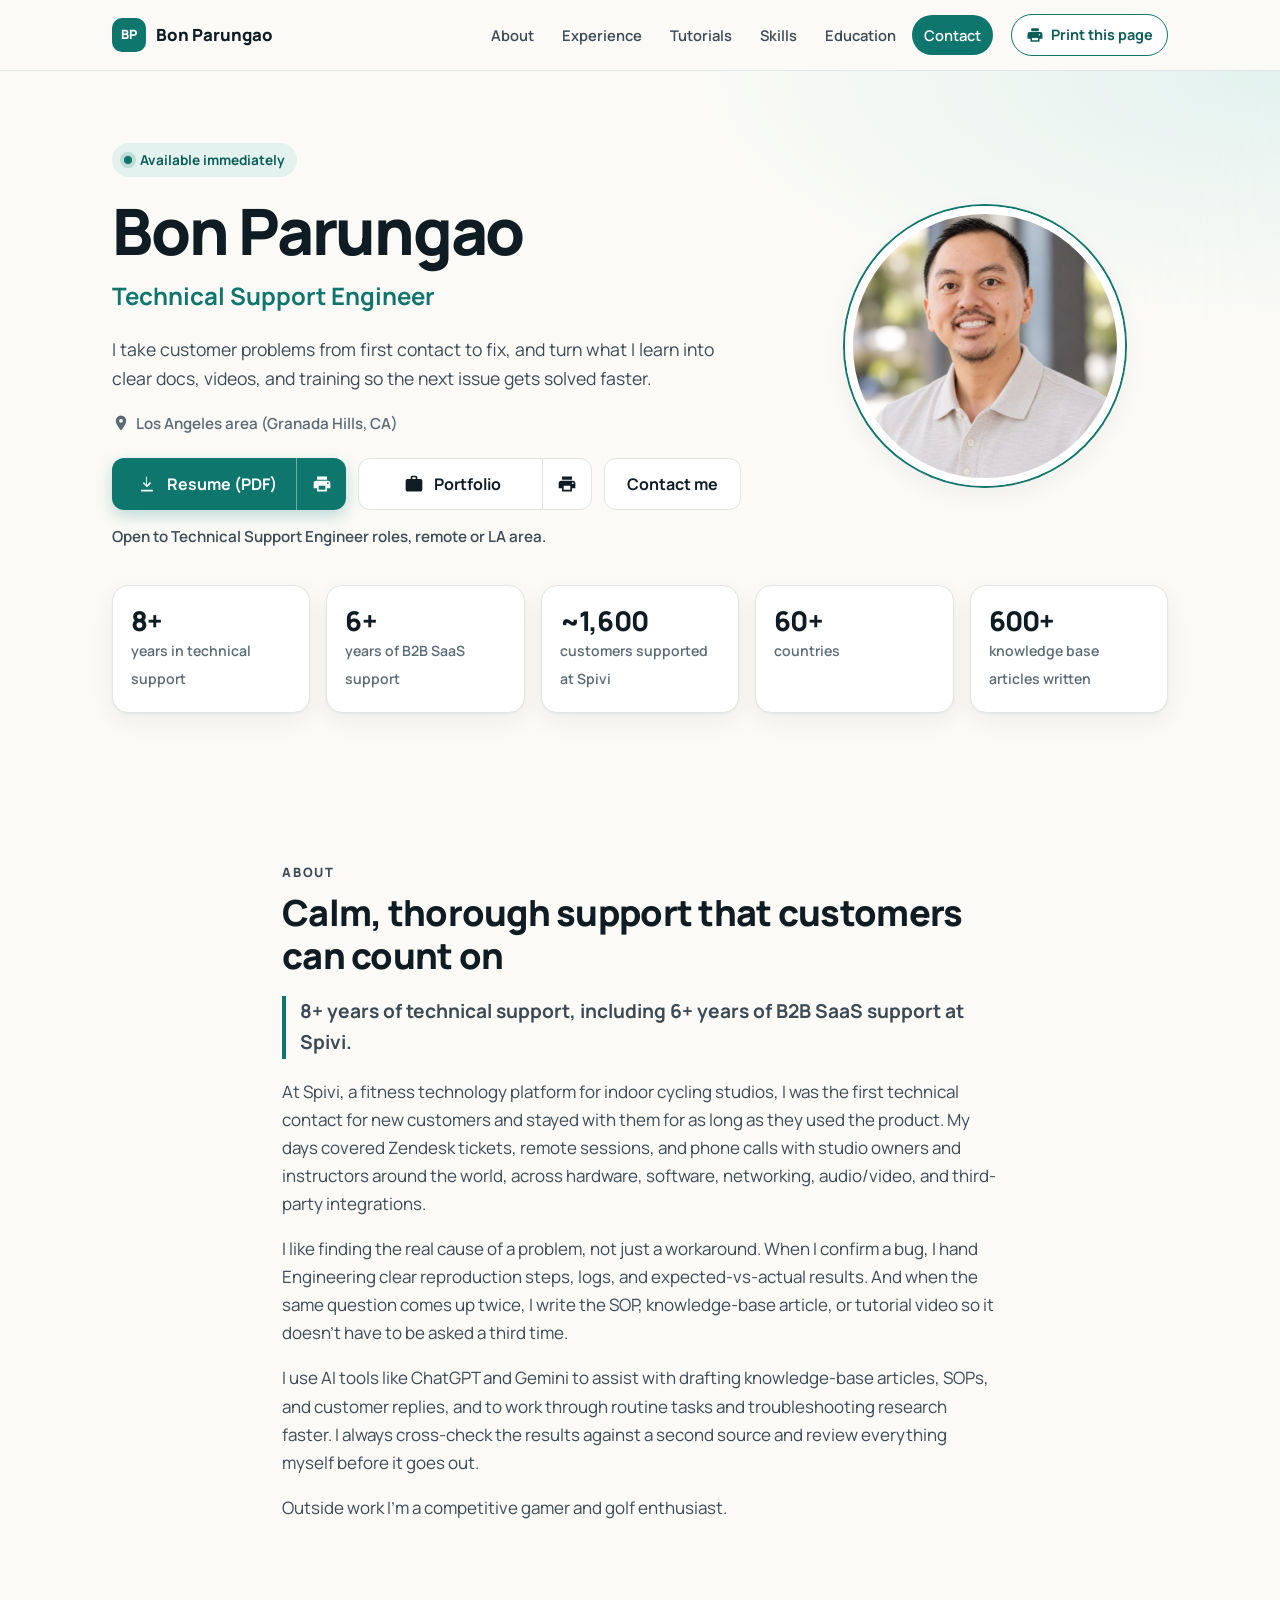
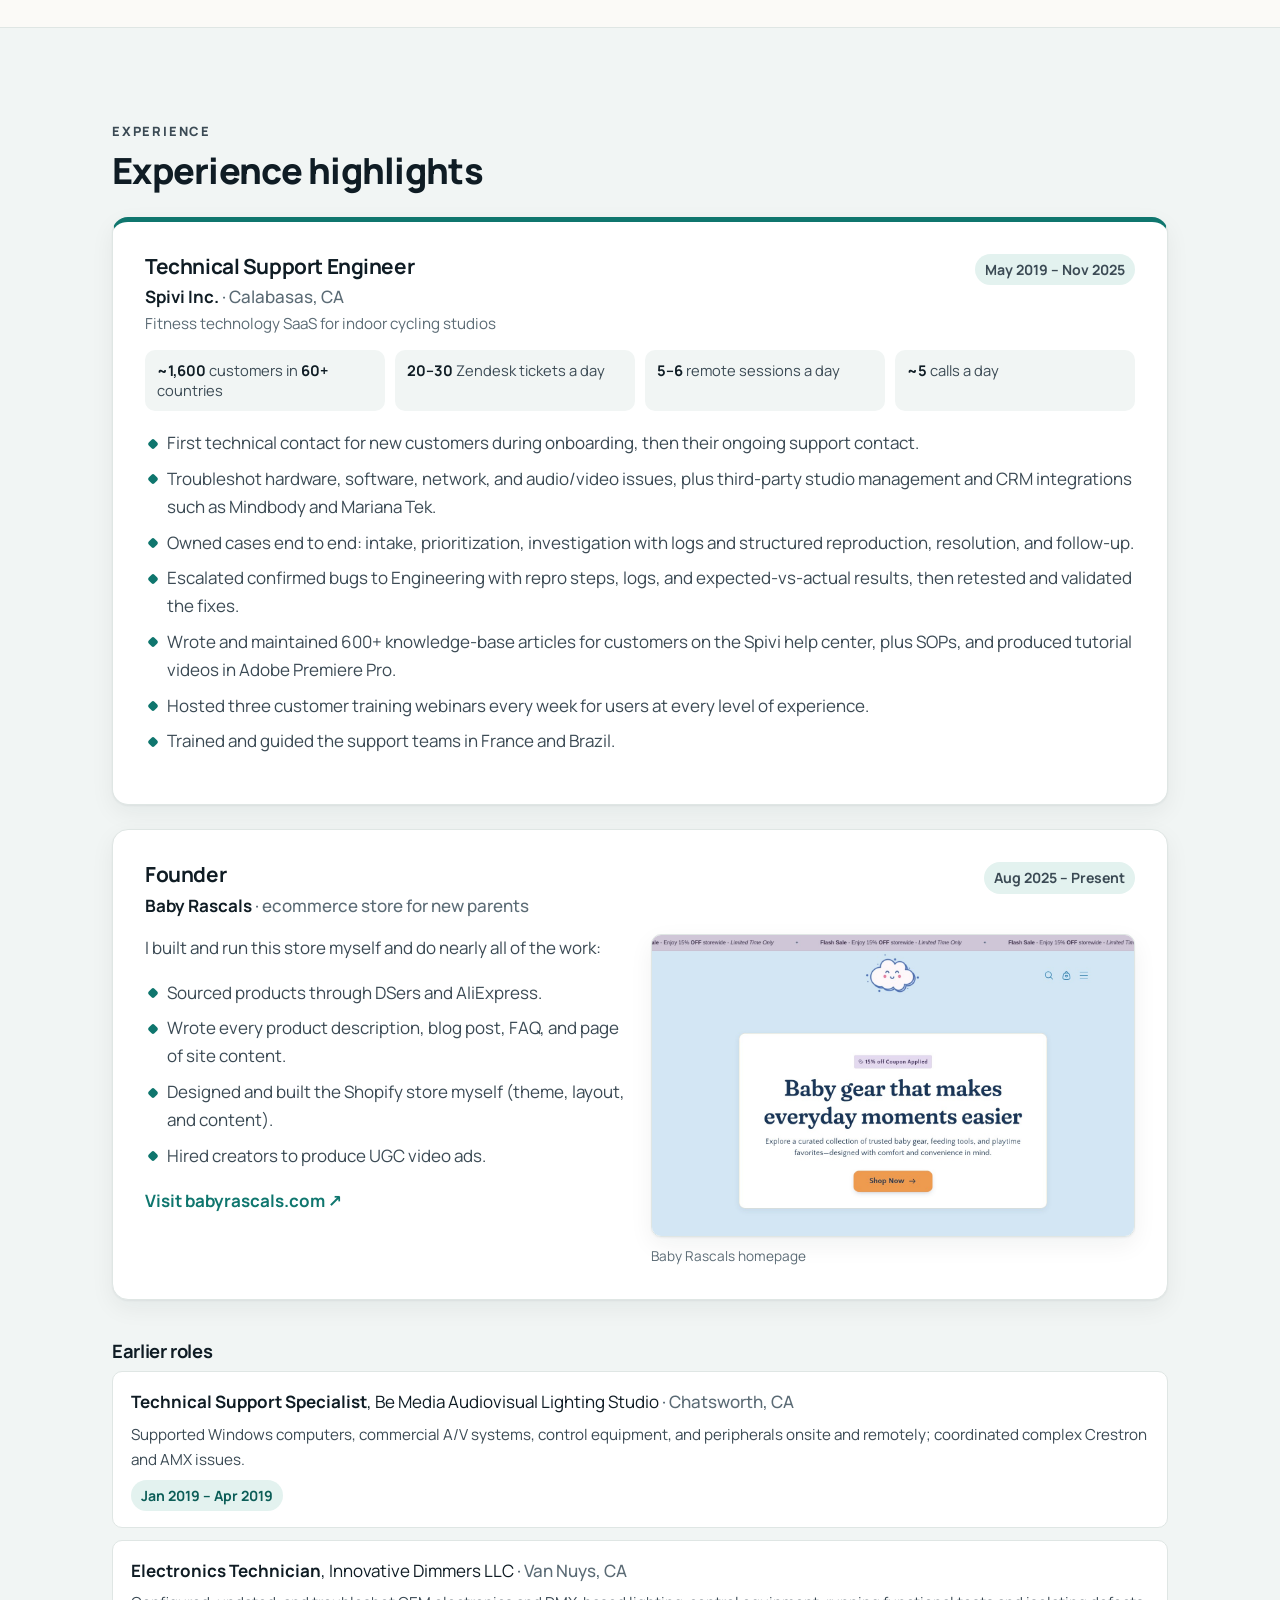
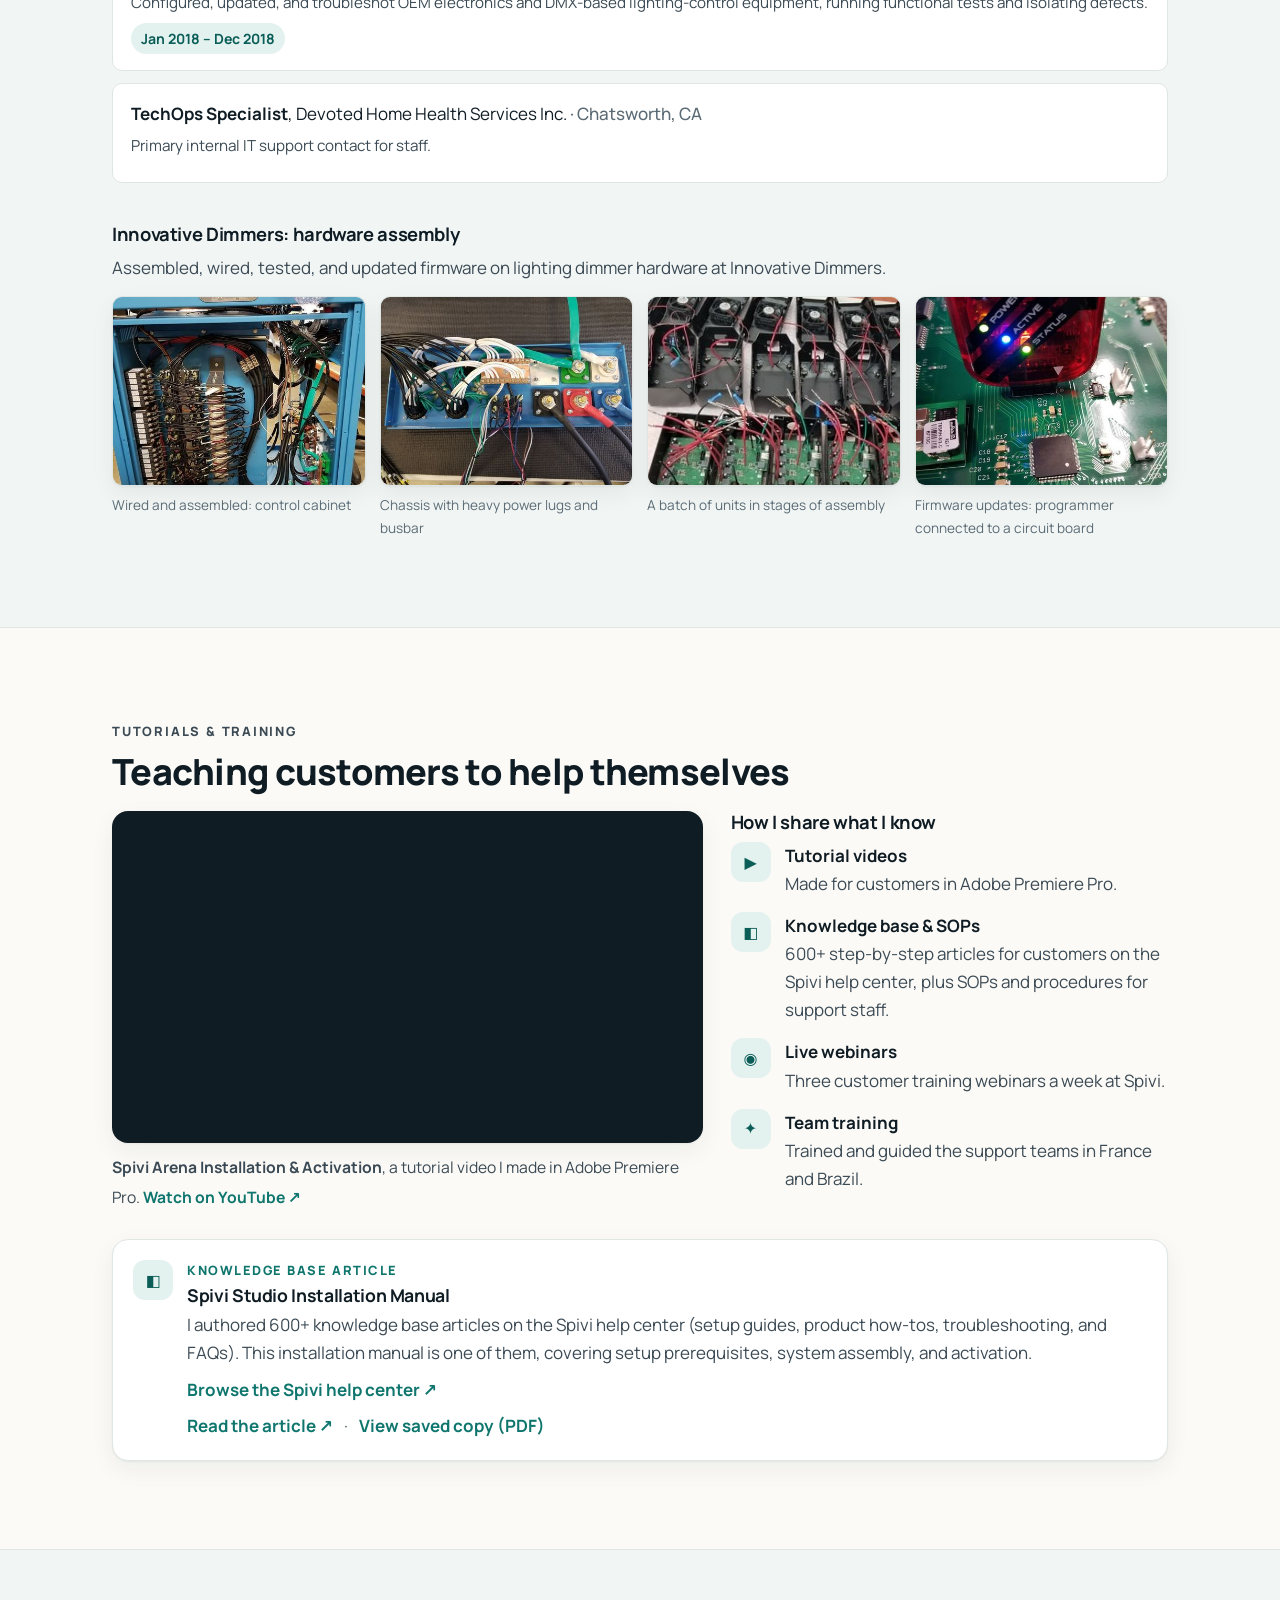
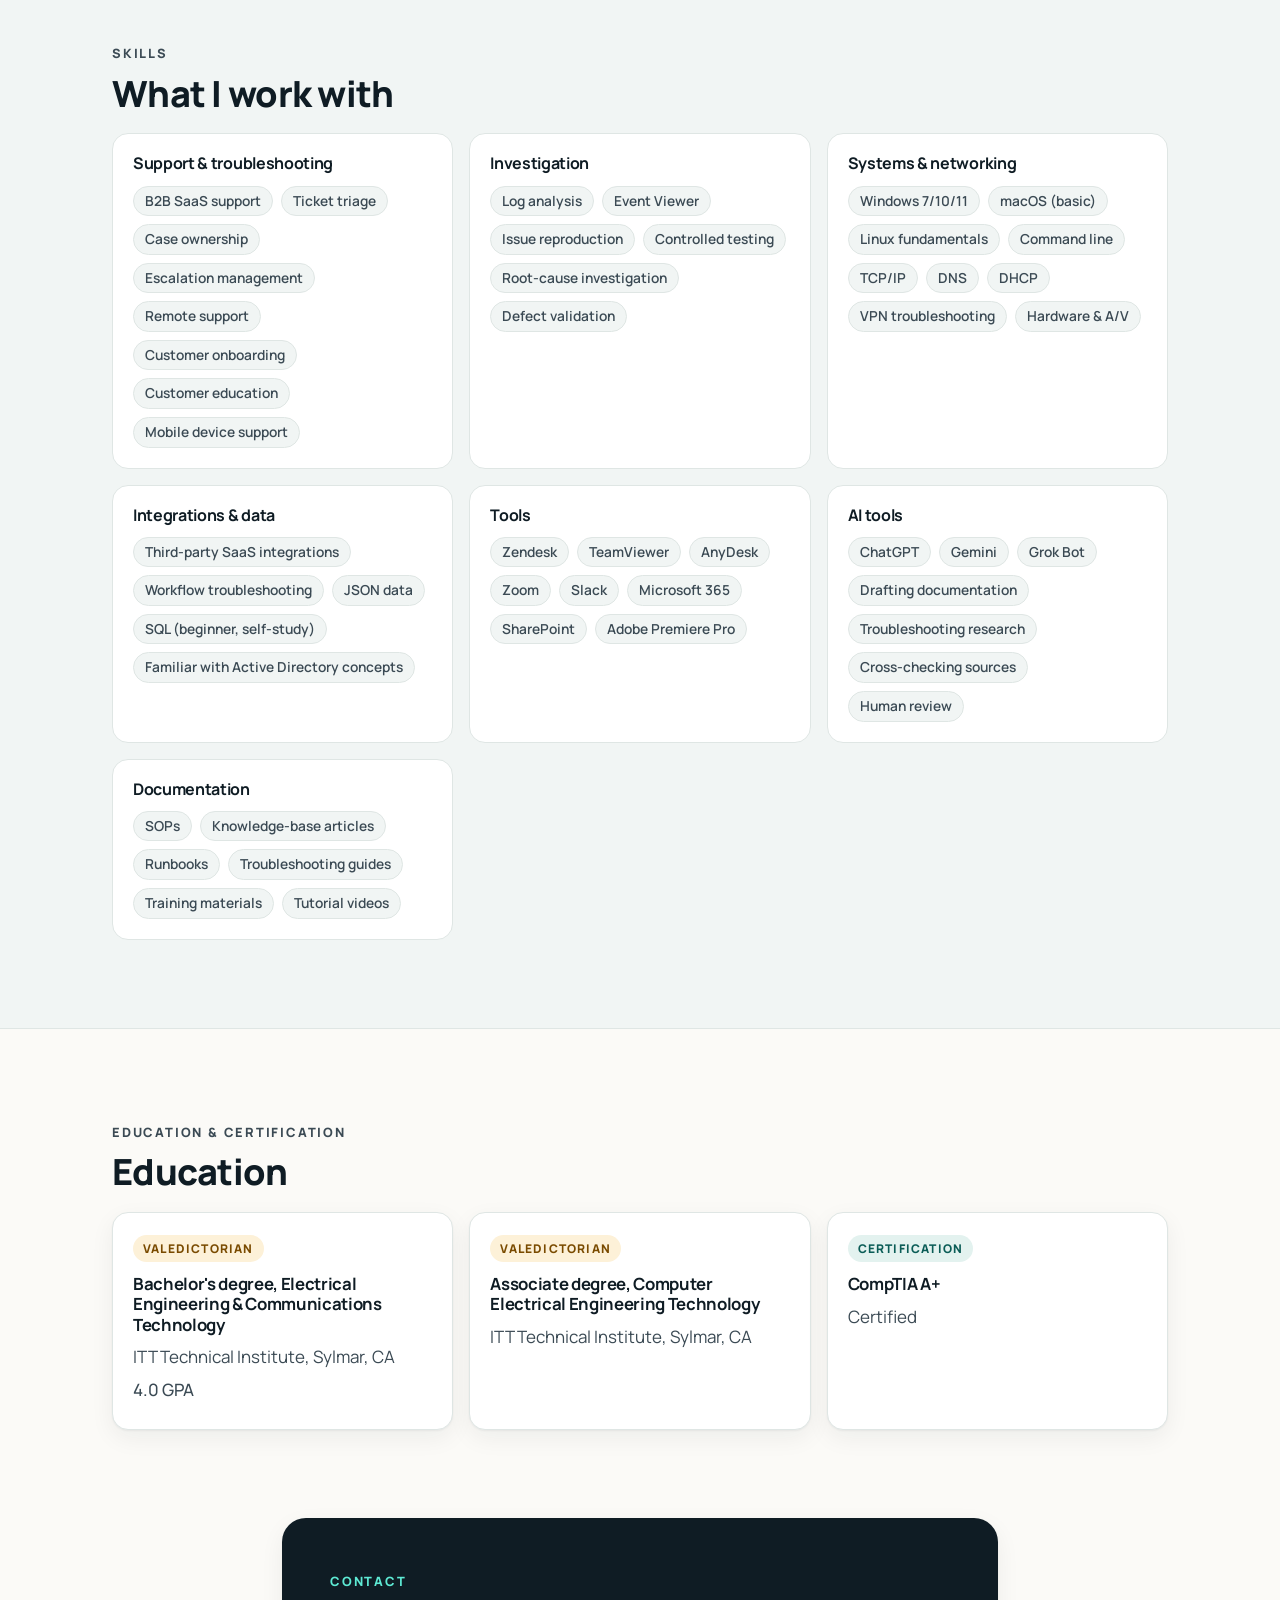
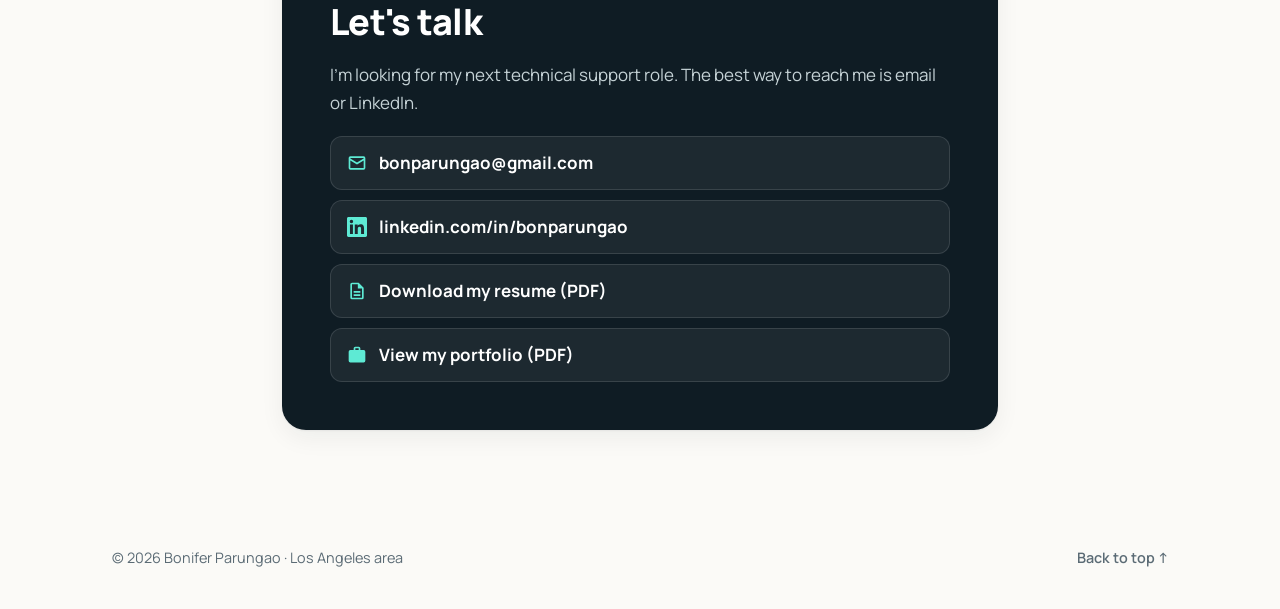
==== commit 1c71ece3: "Update site: Baby Rascals copy, screenshot, portfolio & resume PDFs" ====
--- a/index.html
+++ b/index.html
@@ -177,7 +177,7 @@
               <ul class="bullets">
                 <li>Sourced products through DSers and AliExpress.</li>
                 <li>Wrote every product description, blog post, FAQ, and page of site content.</li>
-                <li>Hired a web developer, wrote the requirements, and directed and corrected the build until it matched the spec.</li>
+                <li>Designed and built the Shopify store myself (theme, layout, and content).</li>
                 <li>Hired creators to produce UGC video ads.</li>
               </ul>
               <p><a class="text-link" href="https://babyrascals.com" target="_blank" rel="noopener">Visit babyrascals.com <span aria-hidden="true">↗</span></a></p>
